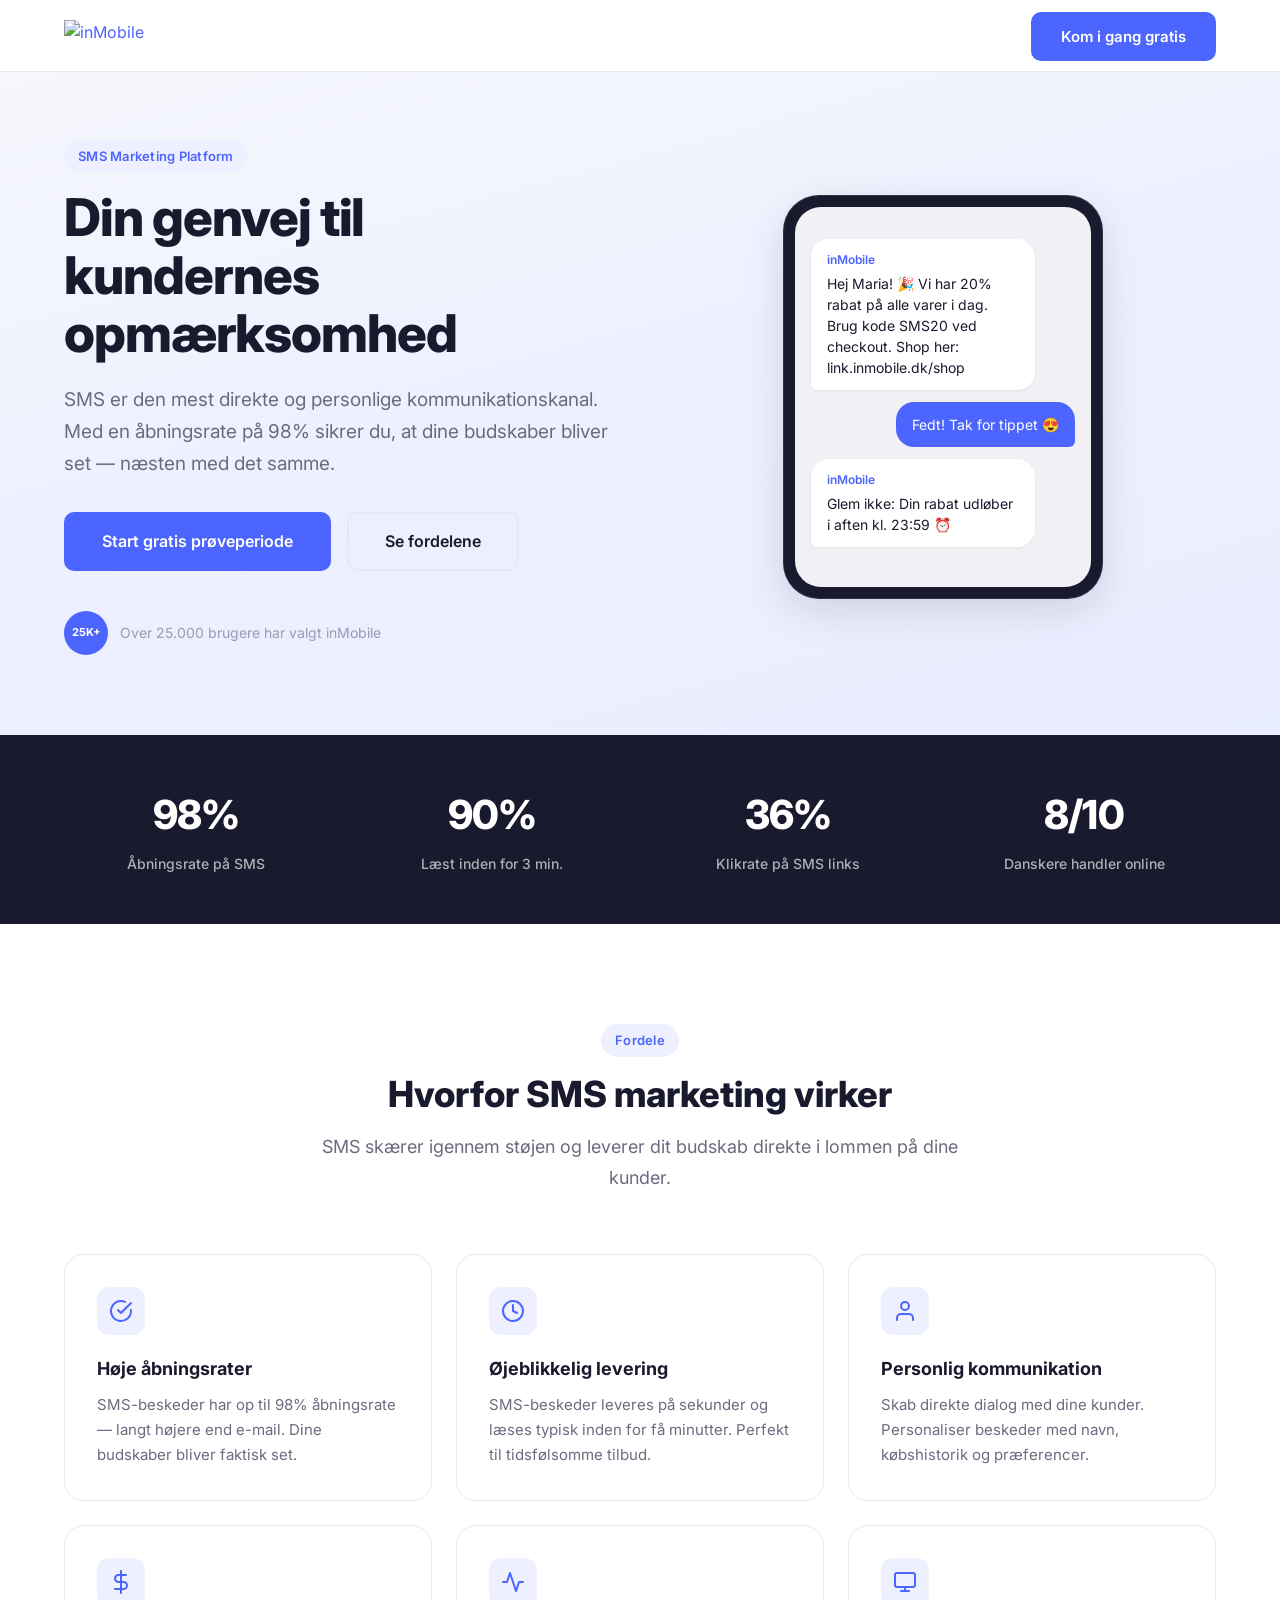
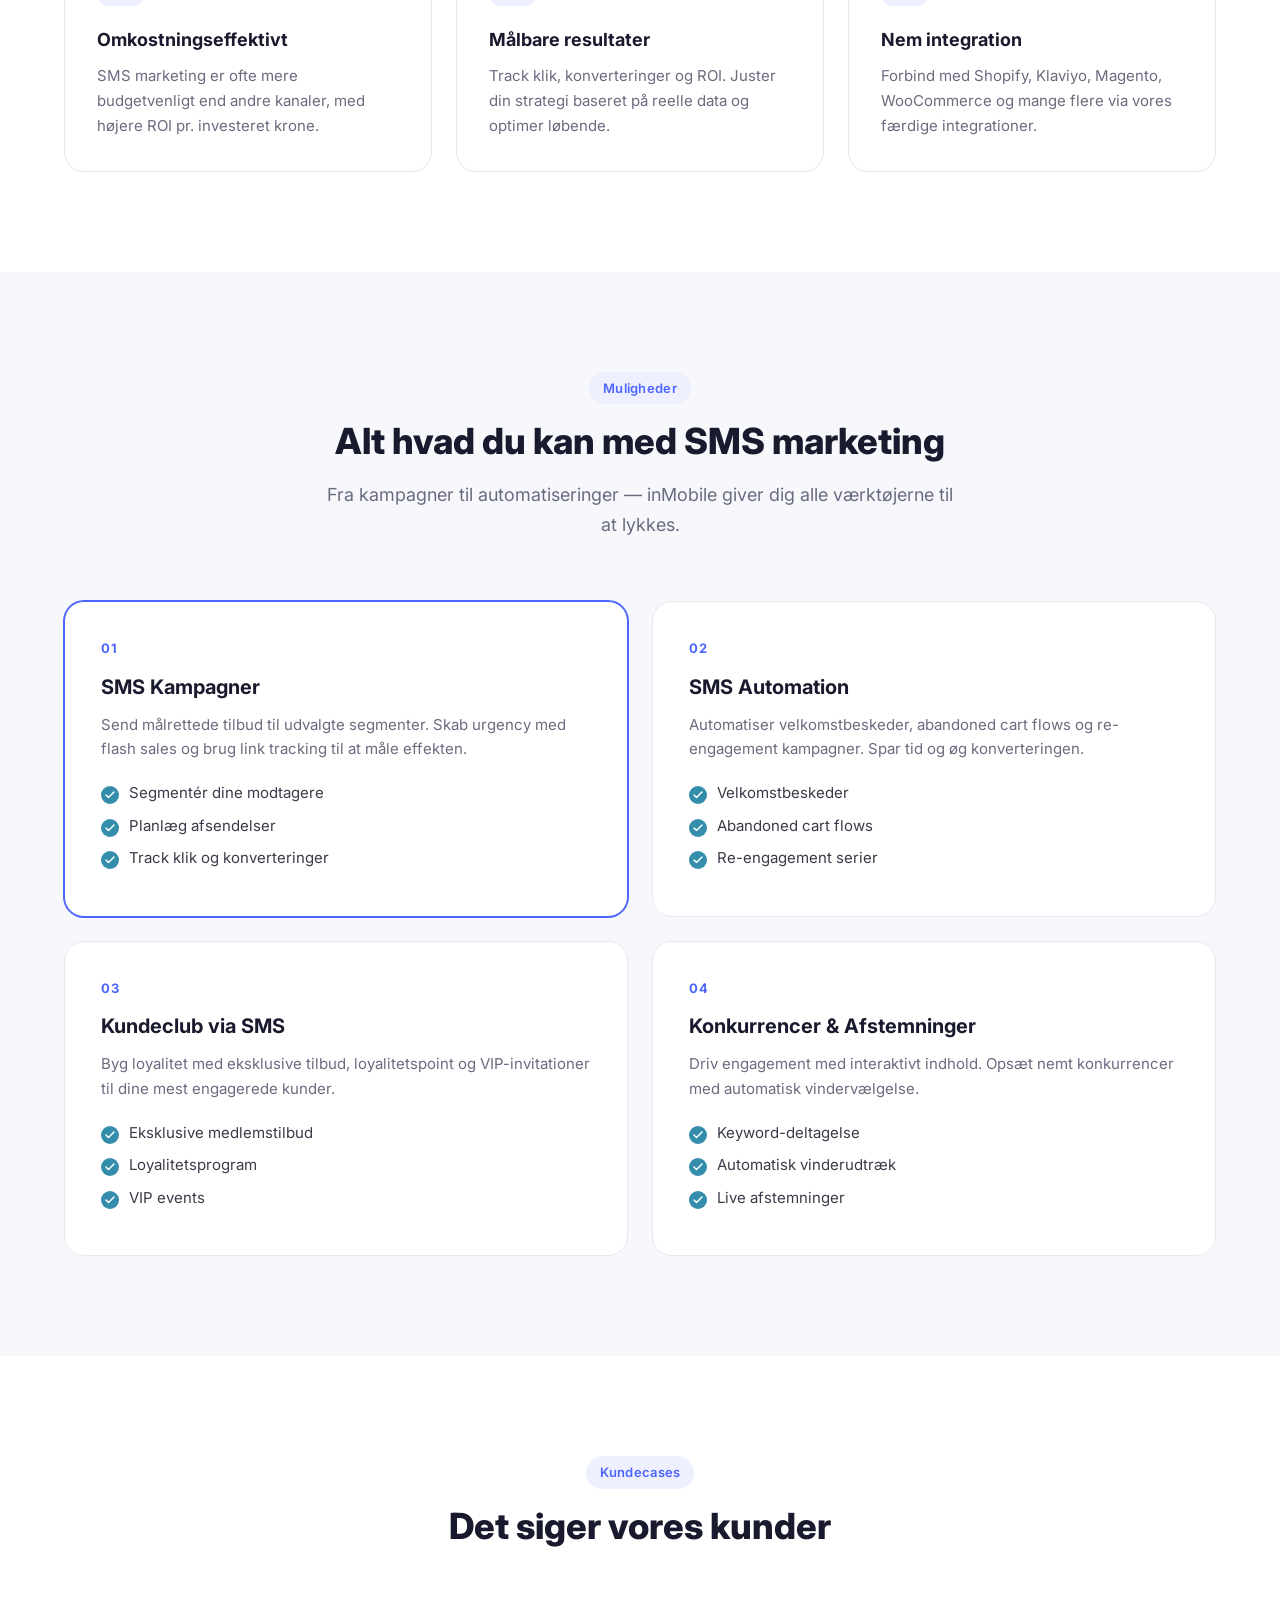
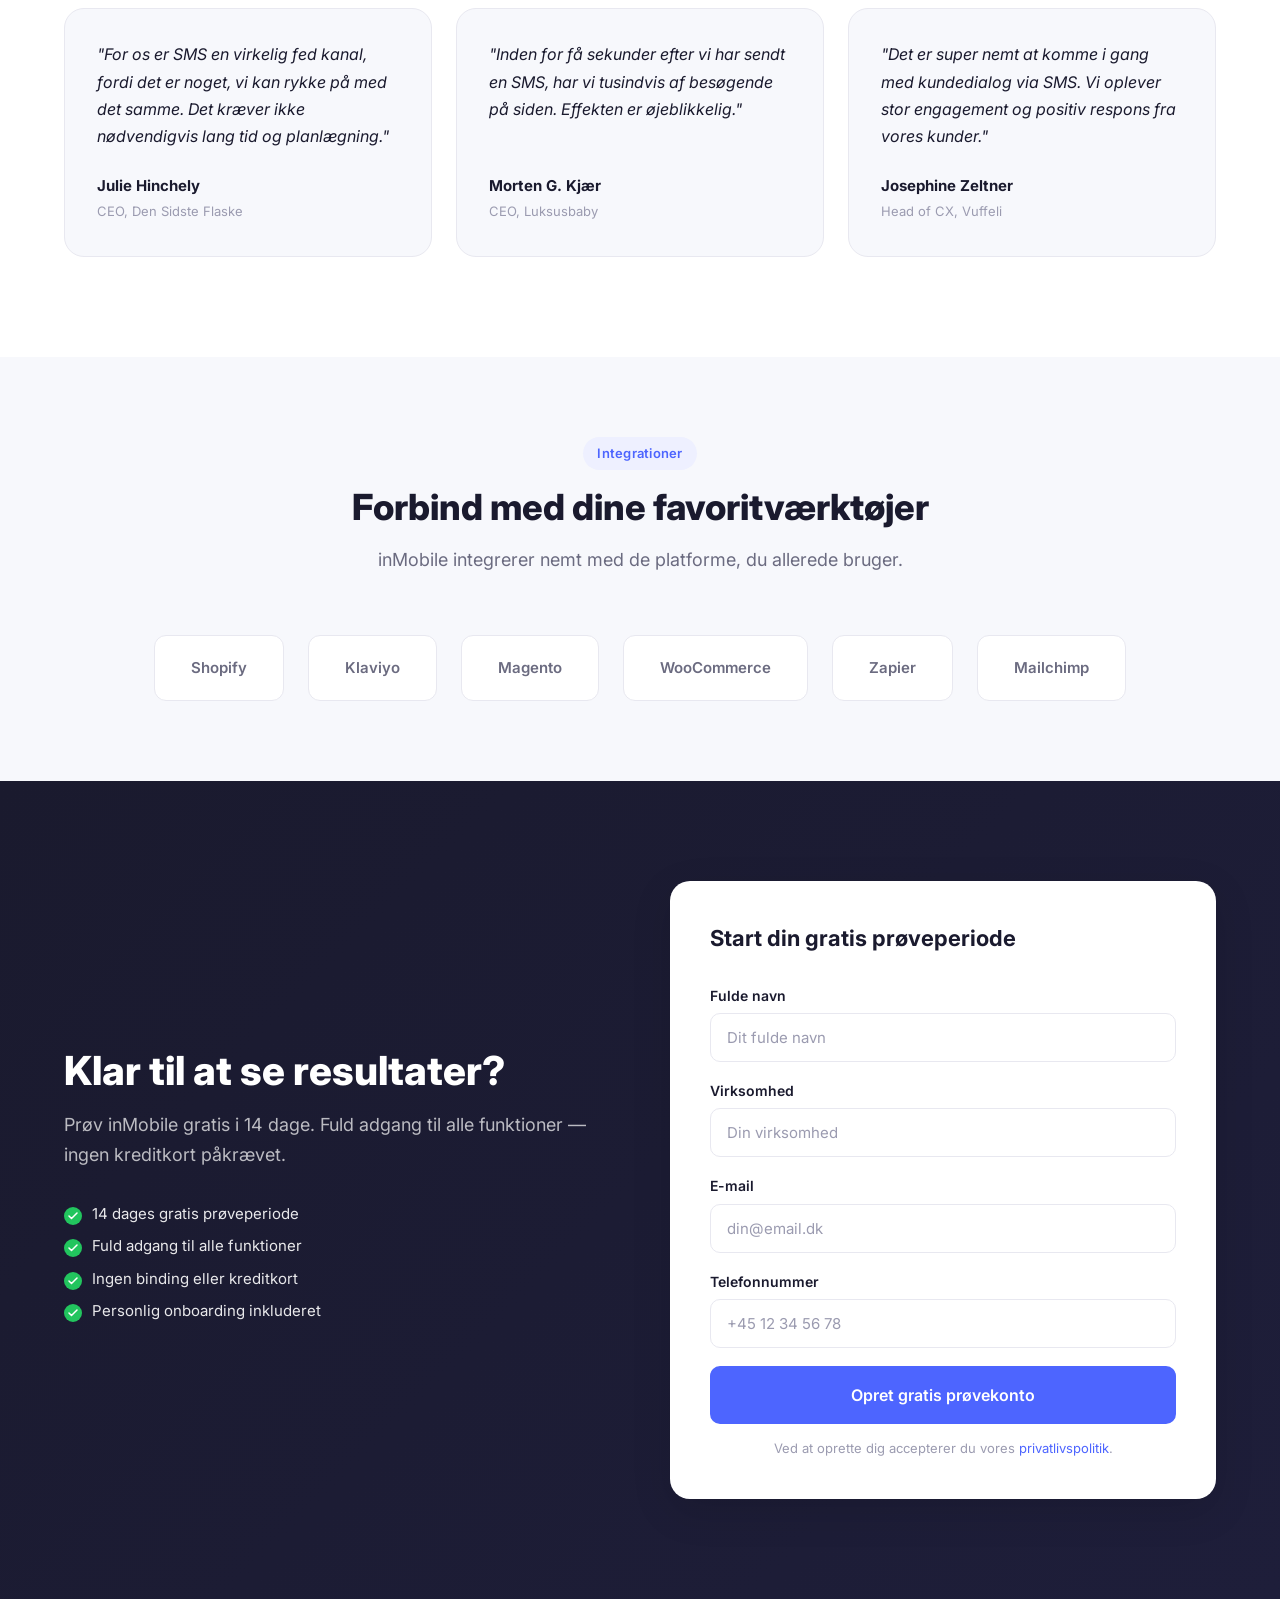
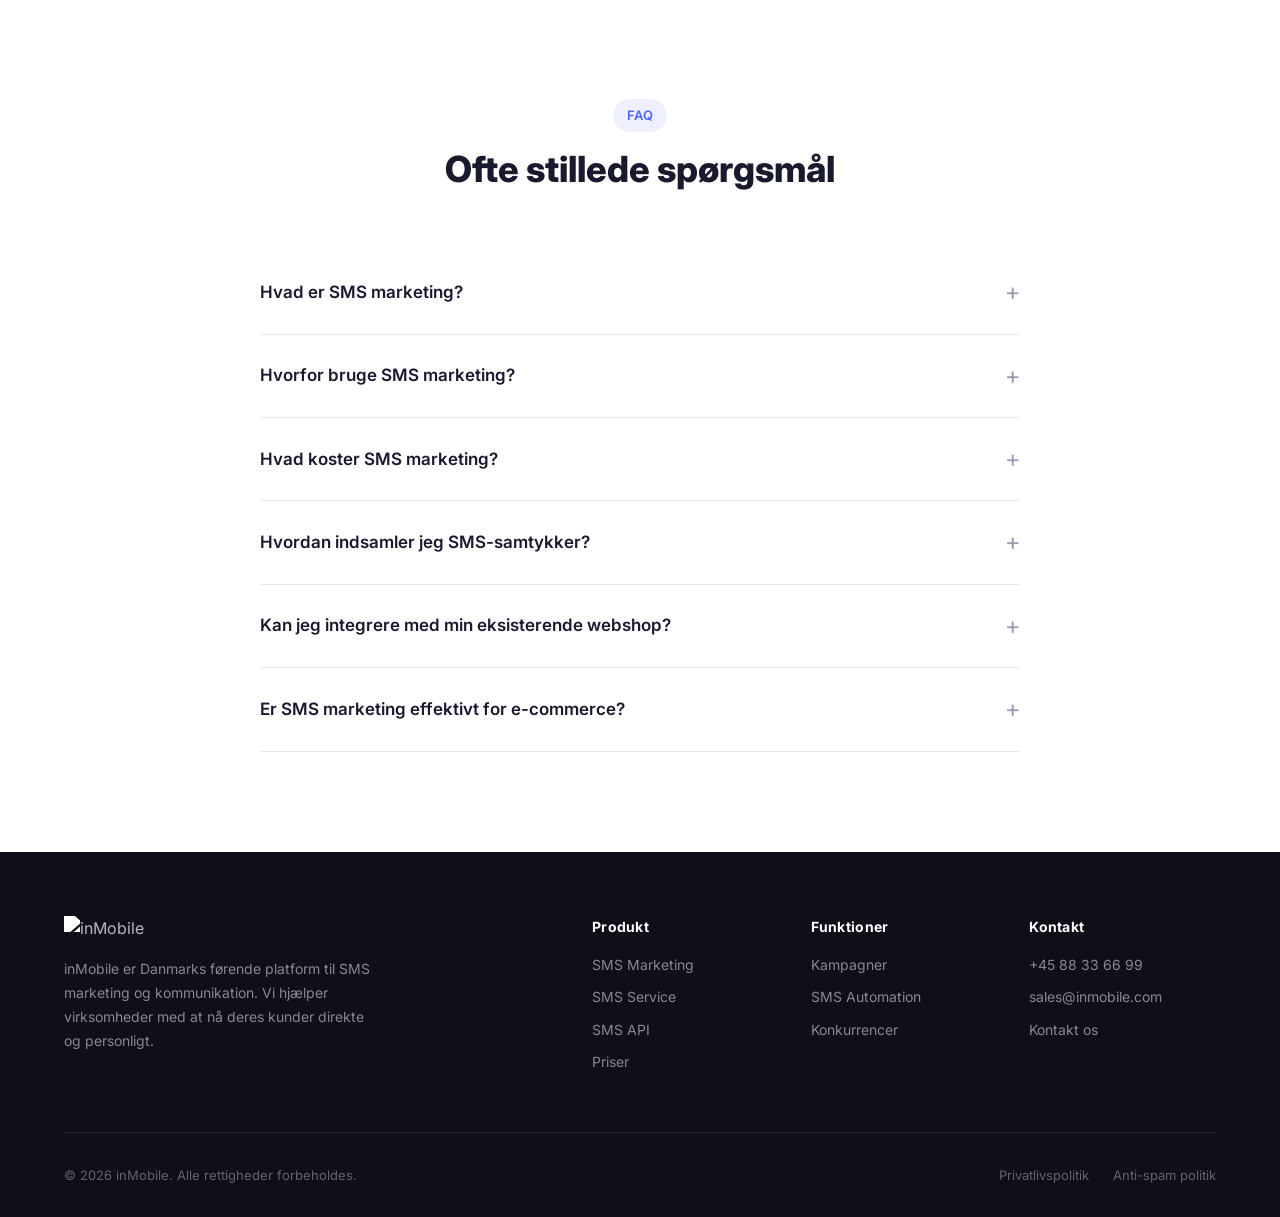
==== index.html @ d4f388bf "Add SMS marketing lead generation landing page Complete landing page for SMS marketing leadgen built" ====
<!DOCTYPE html>
<html lang="da">
<head>
  <meta charset="UTF-8">
  <meta name="viewport" content="width=device-width, initial-scale=1.0">
  <title>SMS Marketing - Din genvej til kundernes opmærksomhed | inMobile</title>
  <meta name="description" content="Kom i gang med SMS marketing og nå dine kunder direkte. 98% åbningsrate, personlig kommunikation og målbare resultater. Prøv inMobile gratis i 14 dage.">
  <link rel="stylesheet" href="styles.css">
  <link rel="preconnect" href="https://fonts.googleapis.com">
  <link rel="preconnect" href="https://fonts.gstatic.com" crossorigin>
  <link href="https://fonts.googleapis.com/css2?family=Inter:wght@400;500;600;700;800&display=swap" rel="stylesheet">
  <link rel="icon" href="https://cdn.prod.website-files.com/63ff489859044ebc61b0259c/63ff6e29e6a8a32914d9d3e4_logo_inmobile_ny.svg" type="image/svg+xml">
</head>
<body>

  <!-- Navigation -->
  <nav class="navbar">
    <div class="container navbar-inner">
      <a href="https://www.inmobile.com" class="logo-link">
        <img src="https://cdn.prod.website-files.com/63ff489859044ebc61b0259c/63ff6e29e6a8a32914d9d3e4_logo_inmobile_ny.svg" alt="inMobile" class="logo">
      </a>
      <div class="nav-cta">
        <a href="#leadform" class="btn btn-primary">Kom i gang gratis</a>
      </div>
    </div>
  </nav>

  <!-- Hero Section -->
  <section class="hero">
    <div class="container">
      <div class="hero-content">
        <div class="hero-text">
          <span class="badge">SMS Marketing Platform</span>
          <h1>Din genvej til kundernes opmærksomhed</h1>
          <p class="hero-subtitle">SMS er den mest direkte og personlige kommunikationskanal. Med en åbningsrate på 98% sikrer du, at dine budskaber bliver set &mdash; næsten med det samme.</p>
          <div class="hero-ctas">
            <a href="#leadform" class="btn btn-primary btn-lg">Start gratis prøveperiode</a>
            <a href="#fordele" class="btn btn-outline btn-lg">Se fordelene</a>
          </div>
          <div class="hero-trust">
            <div class="trust-avatars">
              <div class="avatar">25K+</div>
            </div>
            <span>Over 25.000 brugere har valgt inMobile</span>
          </div>
        </div>
        <div class="hero-visual">
          <div class="phone-mockup">
            <div class="phone-screen">
              <div class="sms-bubble sms-received">
                <span class="sms-sender">inMobile</span>
                Hej Maria! 🎉 Vi har 20% rabat på alle varer i dag. Brug kode SMS20 ved checkout. Shop her: link.inmobile.dk/shop
              </div>
              <div class="sms-bubble sms-sent">
                Fedt! Tak for tippet 😍
              </div>
              <div class="sms-bubble sms-received">
                <span class="sms-sender">inMobile</span>
                Glem ikke: Din rabat udløber i aften kl. 23:59 ⏰
              </div>
            </div>
          </div>
        </div>
      </div>
    </div>
  </section>

  <!-- Stats Bar -->
  <section class="stats-bar">
    <div class="container">
      <div class="stats-grid">
        <div class="stat-item">
          <span class="stat-number">98%</span>
          <span class="stat-label">Åbningsrate på SMS</span>
        </div>
        <div class="stat-item">
          <span class="stat-number">90%</span>
          <span class="stat-label">Læst inden for 3 min.</span>
        </div>
        <div class="stat-item">
          <span class="stat-number">36%</span>
          <span class="stat-label">Klikrate på SMS links</span>
        </div>
        <div class="stat-item">
          <span class="stat-number">8/10</span>
          <span class="stat-label">Danskere handler online</span>
        </div>
      </div>
    </div>
  </section>

  <!-- Benefits Section -->
  <section id="fordele" class="benefits">
    <div class="container">
      <div class="section-header">
        <span class="badge">Fordele</span>
        <h2>Hvorfor SMS marketing virker</h2>
        <p>SMS skærer igennem støjen og leverer dit budskab direkte i lommen på dine kunder.</p>
      </div>
      <div class="benefits-grid">
        <div class="benefit-card">
          <div class="benefit-icon">
            <svg width="24" height="24" viewBox="0 0 24 24" fill="none" stroke="currentColor" stroke-width="2" stroke-linecap="round" stroke-linejoin="round"><path d="M22 11.08V12a10 10 0 1 1-5.93-9.14"/><polyline points="22 4 12 14.01 9 11.01"/></svg>
          </div>
          <h3>Høje åbningsrater</h3>
          <p>SMS-beskeder har op til 98% åbningsrate &mdash; langt højere end e-mail. Dine budskaber bliver faktisk set.</p>
        </div>
        <div class="benefit-card">
          <div class="benefit-icon">
            <svg width="24" height="24" viewBox="0 0 24 24" fill="none" stroke="currentColor" stroke-width="2" stroke-linecap="round" stroke-linejoin="round"><circle cx="12" cy="12" r="10"/><polyline points="12 6 12 12 16 14"/></svg>
          </div>
          <h3>Øjeblikkelig levering</h3>
          <p>SMS-beskeder leveres på sekunder og læses typisk inden for få minutter. Perfekt til tidsfølsomme tilbud.</p>
        </div>
        <div class="benefit-card">
          <div class="benefit-icon">
            <svg width="24" height="24" viewBox="0 0 24 24" fill="none" stroke="currentColor" stroke-width="2" stroke-linecap="round" stroke-linejoin="round"><path d="M20 21v-2a4 4 0 0 0-4-4H8a4 4 0 0 0-4 4v2"/><circle cx="12" cy="7" r="4"/></svg>
          </div>
          <h3>Personlig kommunikation</h3>
          <p>Skab direkte dialog med dine kunder. Personaliser beskeder med navn, købshistorik og præferencer.</p>
        </div>
        <div class="benefit-card">
          <div class="benefit-icon">
            <svg width="24" height="24" viewBox="0 0 24 24" fill="none" stroke="currentColor" stroke-width="2" stroke-linecap="round" stroke-linejoin="round"><line x1="12" y1="1" x2="12" y2="23"/><path d="M17 5H9.5a3.5 3.5 0 0 0 0 7h5a3.5 3.5 0 0 1 0 7H6"/></svg>
          </div>
          <h3>Omkostningseffektivt</h3>
          <p>SMS marketing er ofte mere budgetvenligt end andre kanaler, med højere ROI pr. investeret krone.</p>
        </div>
        <div class="benefit-card">
          <div class="benefit-icon">
            <svg width="24" height="24" viewBox="0 0 24 24" fill="none" stroke="currentColor" stroke-width="2" stroke-linecap="round" stroke-linejoin="round"><polyline points="22 12 18 12 15 21 9 3 6 12 2 12"/></svg>
          </div>
          <h3>Målbare resultater</h3>
          <p>Track klik, konverteringer og ROI. Juster din strategi baseret på reelle data og optimer løbende.</p>
        </div>
        <div class="benefit-card">
          <div class="benefit-icon">
            <svg width="24" height="24" viewBox="0 0 24 24" fill="none" stroke="currentColor" stroke-width="2" stroke-linecap="round" stroke-linejoin="round"><rect x="2" y="3" width="20" height="14" rx="2" ry="2"/><line x1="8" y1="21" x2="16" y2="21"/><line x1="12" y1="17" x2="12" y2="21"/></svg>
          </div>
          <h3>Nem integration</h3>
          <p>Forbind med Shopify, Klaviyo, Magento, WooCommerce og mange flere via vores færdige integrationer.</p>
        </div>
      </div>
    </div>
  </section>

  <!-- Use Cases Section -->
  <section class="use-cases">
    <div class="container">
      <div class="section-header">
        <span class="badge">Muligheder</span>
        <h2>Alt hvad du kan med SMS marketing</h2>
        <p>Fra kampagner til automatiseringer &mdash; inMobile giver dig alle værktøjerne til at lykkes.</p>
      </div>
      <div class="use-cases-grid">
        <div class="use-case-card featured">
          <div class="use-case-number">01</div>
          <h3>SMS Kampagner</h3>
          <p>Send målrettede tilbud til udvalgte segmenter. Skab urgency med flash sales og brug link tracking til at måle effekten.</p>
          <ul class="check-list">
            <li>Segmentér dine modtagere</li>
            <li>Planlæg afsendelser</li>
            <li>Track klik og konverteringer</li>
          </ul>
        </div>
        <div class="use-case-card">
          <div class="use-case-number">02</div>
          <h3>SMS Automation</h3>
          <p>Automatiser velkomstbeskeder, abandoned cart flows og re-engagement kampagner. Spar tid og øg konverteringen.</p>
          <ul class="check-list">
            <li>Velkomstbeskeder</li>
            <li>Abandoned cart flows</li>
            <li>Re-engagement serier</li>
          </ul>
        </div>
        <div class="use-case-card">
          <div class="use-case-number">03</div>
          <h3>Kundeclub via SMS</h3>
          <p>Byg loyalitet med eksklusive tilbud, loyalitetspoint og VIP-invitationer til dine mest engagerede kunder.</p>
          <ul class="check-list">
            <li>Eksklusive medlemstilbud</li>
            <li>Loyalitetsprogram</li>
            <li>VIP events</li>
          </ul>
        </div>
        <div class="use-case-card">
          <div class="use-case-number">04</div>
          <h3>Konkurrencer &amp; Afstemninger</h3>
          <p>Driv engagement med interaktivt indhold. Opsæt nemt konkurrencer med automatisk vindervælgelse.</p>
          <ul class="check-list">
            <li>Keyword-deltagelse</li>
            <li>Automatisk vinderudtræk</li>
            <li>Live afstemninger</li>
          </ul>
        </div>
      </div>
    </div>
  </section>

  <!-- Social Proof / Testimonials -->
  <section class="testimonials">
    <div class="container">
      <div class="section-header">
        <span class="badge">Kundecases</span>
        <h2>Det siger vores kunder</h2>
      </div>
      <div class="testimonials-grid">
        <div class="testimonial-card">
          <div class="testimonial-quote">"For os er SMS en virkelig fed kanal, fordi det er noget, vi kan rykke på med det samme. Det kræver ikke nødvendigvis lang tid og planlægning."</div>
          <div class="testimonial-author">
            <div class="author-info">
              <strong>Julie Hinchely</strong>
              <span>CEO, Den Sidste Flaske</span>
            </div>
          </div>
        </div>
        <div class="testimonial-card">
          <div class="testimonial-quote">"Inden for få sekunder efter vi har sendt en SMS, har vi tusindvis af besøgende på siden. Effekten er øjeblikkelig."</div>
          <div class="testimonial-author">
            <div class="author-info">
              <strong>Morten G. Kjær</strong>
              <span>CEO, Luksusbaby</span>
            </div>
          </div>
        </div>
        <div class="testimonial-card">
          <div class="testimonial-quote">"Det er super nemt at komme i gang med kundedialog via SMS. Vi oplever stor engagement og positiv respons fra vores kunder."</div>
          <div class="testimonial-author">
            <div class="author-info">
              <strong>Josephine Zeltner</strong>
              <span>Head of CX, Vuffeli</span>
            </div>
          </div>
        </div>
      </div>
    </div>
  </section>

  <!-- Integration Logos -->
  <section class="integrations">
    <div class="container">
      <div class="section-header">
        <span class="badge">Integrationer</span>
        <h2>Forbind med dine favoritværktøjer</h2>
        <p>inMobile integrerer nemt med de platforme, du allerede bruger.</p>
      </div>
      <div class="integration-logos">
        <div class="integration-logo">Shopify</div>
        <div class="integration-logo">Klaviyo</div>
        <div class="integration-logo">Magento</div>
        <div class="integration-logo">WooCommerce</div>
        <div class="integration-logo">Zapier</div>
        <div class="integration-logo">Mailchimp</div>
      </div>
    </div>
  </section>

  <!-- Lead Gen Form Section -->
  <section id="leadform" class="leadgen">
    <div class="container">
      <div class="leadgen-wrapper">
        <div class="leadgen-text">
          <h2>Klar til at se resultater?</h2>
          <p>Prøv inMobile gratis i 14 dage. Fuld adgang til alle funktioner &mdash; ingen kreditkort påkrævet.</p>
          <ul class="check-list light">
            <li>14 dages gratis prøveperiode</li>
            <li>Fuld adgang til alle funktioner</li>
            <li>Ingen binding eller kreditkort</li>
            <li>Personlig onboarding inkluderet</li>
          </ul>
        </div>
        <div class="leadgen-form-wrapper">
          <form class="leadgen-form" id="signup-form">
            <h3>Start din gratis prøveperiode</h3>
            <div class="form-group">
              <label for="name">Fulde navn</label>
              <input type="text" id="name" name="name" placeholder="Dit fulde navn" required>
            </div>
            <div class="form-group">
              <label for="company">Virksomhed</label>
              <input type="text" id="company" name="company" placeholder="Din virksomhed" required>
            </div>
            <div class="form-group">
              <label for="email">E-mail</label>
              <input type="email" id="email" name="email" placeholder="din@email.dk" required>
            </div>
            <div class="form-group">
              <label for="phone">Telefonnummer</label>
              <input type="tel" id="phone" name="phone" placeholder="+45 12 34 56 78" required>
            </div>
            <button type="submit" class="btn btn-primary btn-lg btn-full">Opret gratis prøvekonto</button>
            <p class="form-disclaimer">Ved at oprette dig accepterer du vores <a href="https://www.inmobile.com/privacy-policy" target="_blank">privatlivspolitik</a>.</p>
          </form>
        </div>
      </div>
    </div>
  </section>

  <!-- FAQ Section -->
  <section class="faq">
    <div class="container">
      <div class="section-header">
        <span class="badge">FAQ</span>
        <h2>Ofte stillede spørgsmål</h2>
      </div>
      <div class="faq-list">
        <details class="faq-item">
          <summary>Hvad er SMS marketing?</summary>
          <p>SMS marketing er en kommunikationsform, hvor virksomheder sender tekstbeskeder til kunder og potentielle kunder. Det bruges til at dele tilbud, nyheder, påmindelser og personlige budskaber direkte til modtagerens mobiltelefon.</p>
        </details>
        <details class="faq-item">
          <summary>Hvorfor bruge SMS marketing?</summary>
          <p>SMS marketing har en åbningsrate på op til 98% &mdash; langt højere end e-mail. Beskeder leveres på sekunder og læses typisk inden for få minutter, hvilket gør det til den mest effektive kanal for tidsfølsomme budskaber og tilbud.</p>
        </details>
        <details class="faq-item">
          <summary>Hvad koster SMS marketing?</summary>
          <p>Prisen afhænger af antal beskeder og din aftale. inMobile tilbyder fleksible prisplaner, der passer til både små og store virksomheder. Start med en gratis 14-dages prøveperiode for at teste platformen.</p>
        </details>
        <details class="faq-item">
          <summary>Hvordan indsamler jeg SMS-samtykker?</summary>
          <p>Du kan indsamle samtykker via sign-up formularer på din hjemmeside, ved checkout i din webshop, via konkurrencer, pop-ups eller i fysiske butikker. Det er vigtigt altid at overholde GDPR og markedsføringsloven.</p>
        </details>
        <details class="faq-item">
          <summary>Kan jeg integrere med min eksisterende webshop?</summary>
          <p>Ja! inMobile integrerer med Shopify, Magento, WooCommerce, Klaviyo, Zapier og mange flere. Du kan nemt synkronisere kundedata og opsætte automatiske flows baseret på kundeadfærd.</p>
        </details>
        <details class="faq-item">
          <summary>Er SMS marketing effektivt for e-commerce?</summary>
          <p>Absolut. SMS marketing driver direkte trafik til din webshop med en gennemsnitlig klikrate på 36%. Det er ideelt til abandoned cart flows, flash sales, nye produktlanceringer og eksklusive VIP-tilbud.</p>
        </details>
      </div>
    </div>
  </section>

  <!-- Footer -->
  <footer class="footer">
    <div class="container">
      <div class="footer-inner">
        <div class="footer-brand">
          <img src="https://cdn.prod.website-files.com/63ff489859044ebc61b0259c/63ff6e29e6a8a32914d9d3e4_logo_inmobile_ny.svg" alt="inMobile" class="footer-logo">
          <p>inMobile er Danmarks førende platform til SMS marketing og kommunikation. Vi hjælper virksomheder med at nå deres kunder direkte og personligt.</p>
        </div>
        <div class="footer-links">
          <div class="footer-col">
            <h4>Produkt</h4>
            <a href="https://www.inmobile.com/sms-marketing">SMS Marketing</a>
            <a href="https://www.inmobile.com/sms-service">SMS Service</a>
            <a href="https://www.inmobile.com/sms-api">SMS API</a>
            <a href="https://www.inmobile.com/priser">Priser</a>
          </div>
          <div class="footer-col">
            <h4>Funktioner</h4>
            <a href="https://www.inmobile.com/funktioner/kampagner">Kampagner</a>
            <a href="https://www.inmobile.com/funktioner/sms-automation">SMS Automation</a>
            <a href="https://www.inmobile.com/funktioner/konkurrencer-og-afstemninger">Konkurrencer</a>
          </div>
          <div class="footer-col">
            <h4>Kontakt</h4>
            <a href="tel:+4588336699">+45 88 33 66 99</a>
            <a href="mailto:sales@inmobile.com">sales@inmobile.com</a>
            <a href="https://www.inmobile.com/kontakt">Kontakt os</a>
          </div>
        </div>
      </div>
      <div class="footer-bottom">
        <p>&copy; 2026 inMobile. Alle rettigheder forbeholdes.</p>
        <div class="footer-legal">
          <a href="https://www.inmobile.com/privacy-policy">Privatlivspolitik</a>
          <a href="https://www.inmobile.com/anti-spam-policy">Anti-spam politik</a>
        </div>
      </div>
    </div>
  </footer>

  <script>
    // Smooth scroll for anchor links
    document.querySelectorAll('a[href^="#"]').forEach(anchor => {
      anchor.addEventListener('click', function (e) {
        e.preventDefault();
        const target = document.querySelector(this.getAttribute('href'));
        if (target) {
          target.scrollIntoView({ behavior: 'smooth', block: 'start' });
        }
      });
    });

    // Form submission handler
    document.getElementById('signup-form').addEventListener('submit', function(e) {
      e.preventDefault();
      const formData = new FormData(this);
      const data = Object.fromEntries(formData);

      // Replace with actual form submission endpoint
      console.log('Lead captured:', data);

      this.innerHTML = '<div class="form-success"><h3>Tak for din tilmelding!</h3><p>Vi kontakter dig inden for 24 timer med adgang til din gratis prøvekonto.</p></div>';
    });

    // FAQ toggle animation
    document.querySelectorAll('.faq-item').forEach(item => {
      item.addEventListener('toggle', function() {
        if (this.open) {
          document.querySelectorAll('.faq-item').forEach(other => {
            if (other !== this) other.removeAttribute('open');
          });
        }
      });
    });
  </script>

</body>
</html>
---- styles.css ----
/* ============================================
   inMobile SMS Marketing Landing Page
   Brand Colors & Design System
   ============================================ */

:root {
  /* Brand Colors */
  --primary: #4d65ff;
  --primary-dark: #3a4fdb;
  --primary-light: #eef0ff;
  --secondary: #338dab;
  --dark: #1a1a2e;
  --dark-soft: #2d2d44;
  --text: #3a3a4a;
  --text-light: #6b6b80;
  --text-muted: #9b9bb0;
  --bg: #ffffff;
  --bg-soft: #f7f8fc;
  --bg-dark: #0f0f1a;
  --border: #e8e8f0;
  --success: #22c55e;
  --radius: 12px;
  --radius-lg: 20px;
  --shadow-sm: 0 1px 3px rgba(0,0,0,0.06);
  --shadow: 0 4px 16px rgba(0,0,0,0.08);
  --shadow-lg: 0 12px 40px rgba(0,0,0,0.12);
}

/* ============================================
   Reset & Base
   ============================================ */

*, *::before, *::after {
  margin: 0;
  padding: 0;
  box-sizing: border-box;
}

html {
  scroll-behavior: smooth;
  -webkit-font-smoothing: antialiased;
  -moz-osx-font-smoothing: grayscale;
  text-rendering: optimizeLegibility;
}

body {
  font-family: 'Inter', -apple-system, BlinkMacSystemFont, 'Segoe UI', sans-serif;
  color: var(--text);
  background: var(--bg);
  line-height: 1.6;
  font-size: 16px;
}

img {
  max-width: 100%;
  height: auto;
}

a {
  color: var(--primary);
  text-decoration: none;
  transition: color 0.2s;
}

a:hover {
  color: var(--primary-dark);
}

/* ============================================
   Layout
   ============================================ */

.container {
  max-width: 1200px;
  margin: 0 auto;
  padding: 0 24px;
}

.section-header {
  text-align: center;
  max-width: 640px;
  margin: 0 auto 60px;
}

.section-header h2 {
  font-size: 2.25rem;
  font-weight: 800;
  color: var(--dark);
  margin-bottom: 16px;
  line-height: 1.2;
}

.section-header p {
  font-size: 1.125rem;
  color: var(--text-light);
  line-height: 1.7;
}

/* ============================================
   Badge
   ============================================ */

.badge {
  display: inline-block;
  background: var(--primary-light);
  color: var(--primary);
  font-size: 0.8125rem;
  font-weight: 600;
  padding: 6px 14px;
  border-radius: 100px;
  margin-bottom: 16px;
  letter-spacing: 0.02em;
}

/* ============================================
   Buttons
   ============================================ */

.btn {
  display: inline-flex;
  align-items: center;
  justify-content: center;
  font-family: inherit;
  font-weight: 600;
  font-size: 0.9375rem;
  padding: 12px 28px;
  border-radius: 10px;
  border: 2px solid transparent;
  cursor: pointer;
  transition: all 0.25s ease;
  text-decoration: none;
  line-height: 1.4;
}

.btn-primary {
  background: var(--primary);
  color: #fff;
  border-color: var(--primary);
}

.btn-primary:hover {
  background: var(--primary-dark);
  border-color: var(--primary-dark);
  color: #fff;
  transform: translateY(-1px);
  box-shadow: 0 6px 20px rgba(77, 101, 255, 0.35);
}

.btn-outline {
  background: transparent;
  color: var(--dark);
  border-color: var(--border);
}

.btn-outline:hover {
  border-color: var(--primary);
  color: var(--primary);
  transform: translateY(-1px);
}

.btn-lg {
  padding: 16px 36px;
  font-size: 1rem;
}

.btn-full {
  width: 100%;
}

/* ============================================
   Navbar
   ============================================ */

.navbar {
  position: fixed;
  top: 0;
  left: 0;
  right: 0;
  background: rgba(255, 255, 255, 0.95);
  backdrop-filter: blur(12px);
  -webkit-backdrop-filter: blur(12px);
  border-bottom: 1px solid var(--border);
  z-index: 1000;
  height: 72px;
}

.navbar-inner {
  display: flex;
  align-items: center;
  justify-content: space-between;
  height: 72px;
}

.logo {
  height: 32px;
  width: auto;
}

.logo-link {
  display: flex;
  align-items: center;
}

/* ============================================
   Hero Section
   ============================================ */

.hero {
  padding: 140px 0 80px;
  background: linear-gradient(165deg, #f7f8fc 0%, #eef0ff 50%, #e8edff 100%);
  overflow: hidden;
}

.hero-content {
  display: grid;
  grid-template-columns: 1fr 1fr;
  gap: 60px;
  align-items: center;
}

.hero-text h1 {
  font-size: 3.25rem;
  font-weight: 800;
  color: var(--dark);
  line-height: 1.12;
  margin-bottom: 20px;
  letter-spacing: -0.02em;
}

.hero-subtitle {
  font-size: 1.1875rem;
  color: var(--text-light);
  line-height: 1.7;
  margin-bottom: 32px;
}

.hero-ctas {
  display: flex;
  gap: 16px;
  margin-bottom: 40px;
  flex-wrap: wrap;
}

.hero-trust {
  display: flex;
  align-items: center;
  gap: 12px;
  font-size: 0.875rem;
  color: var(--text-muted);
}

.trust-avatars .avatar {
  width: 44px;
  height: 44px;
  border-radius: 50%;
  background: var(--primary);
  color: #fff;
  display: flex;
  align-items: center;
  justify-content: center;
  font-size: 0.6875rem;
  font-weight: 700;
}

/* Phone Mockup */
.phone-mockup {
  width: 320px;
  margin: 0 auto;
  background: #1a1a2e;
  border-radius: 36px;
  padding: 12px;
  box-shadow: var(--shadow-lg), 0 0 0 1px rgba(255,255,255,0.1) inset;
}

.phone-screen {
  background: #f0f0f5;
  border-radius: 26px;
  padding: 32px 16px 24px;
  min-height: 380px;
  display: flex;
  flex-direction: column;
  gap: 12px;
}

.sms-bubble {
  max-width: 85%;
  padding: 12px 16px;
  border-radius: 18px;
  font-size: 0.875rem;
  line-height: 1.5;
  position: relative;
}

.sms-received {
  background: #fff;
  color: var(--dark);
  align-self: flex-start;
  border-bottom-left-radius: 6px;
  box-shadow: 0 1px 3px rgba(0,0,0,0.06);
}

.sms-sent {
  background: var(--primary);
  color: #fff;
  align-self: flex-end;
  border-bottom-right-radius: 6px;
}

.sms-sender {
  display: block;
  font-size: 0.75rem;
  font-weight: 600;
  color: var(--primary);
  margin-bottom: 4px;
}

/* ============================================
   Stats Bar
   ============================================ */

.stats-bar {
  padding: 48px 0;
  background: var(--dark);
  color: #fff;
}

.stats-grid {
  display: grid;
  grid-template-columns: repeat(4, 1fr);
  gap: 32px;
  text-align: center;
}

.stat-number {
  display: block;
  font-size: 2.5rem;
  font-weight: 800;
  color: #fff;
  letter-spacing: -0.02em;
  margin-bottom: 4px;
}

.stat-label {
  font-size: 0.875rem;
  color: rgba(255,255,255,0.65);
  font-weight: 500;
}

/* ============================================
   Benefits
   ============================================ */

.benefits {
  padding: 100px 0;
  background: var(--bg);
}

.benefits-grid {
  display: grid;
  grid-template-columns: repeat(3, 1fr);
  gap: 24px;
}

.benefit-card {
  padding: 32px;
  border-radius: var(--radius-lg);
  border: 1px solid var(--border);
  background: var(--bg);
  transition: all 0.3s ease;
}

.benefit-card:hover {
  border-color: var(--primary);
  box-shadow: var(--shadow);
  transform: translateY(-4px);
}

.benefit-icon {
  width: 48px;
  height: 48px;
  border-radius: 12px;
  background: var(--primary-light);
  color: var(--primary);
  display: flex;
  align-items: center;
  justify-content: center;
  margin-bottom: 20px;
}

.benefit-card h3 {
  font-size: 1.125rem;
  font-weight: 700;
  color: var(--dark);
  margin-bottom: 10px;
}

.benefit-card p {
  font-size: 0.9375rem;
  color: var(--text-light);
  line-height: 1.65;
}

/* ============================================
   Use Cases
   ============================================ */

.use-cases {
  padding: 100px 0;
  background: var(--bg-soft);
}

.use-cases-grid {
  display: grid;
  grid-template-columns: repeat(2, 1fr);
  gap: 24px;
}

.use-case-card {
  padding: 36px;
  border-radius: var(--radius-lg);
  background: var(--bg);
  border: 1px solid var(--border);
  transition: all 0.3s ease;
}

.use-case-card:hover {
  box-shadow: var(--shadow);
  transform: translateY(-2px);
}

.use-case-card.featured {
  border-color: var(--primary);
  box-shadow: 0 0 0 1px var(--primary);
}

.use-case-number {
  font-size: 0.8125rem;
  font-weight: 700;
  color: var(--primary);
  margin-bottom: 12px;
  letter-spacing: 0.05em;
}

.use-case-card h3 {
  font-size: 1.25rem;
  font-weight: 700;
  color: var(--dark);
  margin-bottom: 10px;
}

.use-case-card p {
  font-size: 0.9375rem;
  color: var(--text-light);
  line-height: 1.65;
  margin-bottom: 20px;
}

/* Check List */
.check-list {
  list-style: none;
  padding: 0;
}

.check-list li {
  position: relative;
  padding-left: 28px;
  margin-bottom: 10px;
  font-size: 0.9375rem;
  color: var(--text);
  line-height: 1.5;
}

.check-list li::before {
  content: '';
  position: absolute;
  left: 0;
  top: 4px;
  width: 18px;
  height: 18px;
  background: var(--secondary);
  border-radius: 50%;
  background-image: url("data:image/svg+xml,%3Csvg width='10' height='8' viewBox='0 0 10 8' fill='none' xmlns='http://www.w3.org/2000/svg'%3E%3Cpath d='M1 4L3.5 6.5L9 1' stroke='white' stroke-width='1.5' stroke-linecap='round' stroke-linejoin='round'/%3E%3C/svg%3E");
  background-repeat: no-repeat;
  background-position: center;
}

.check-list.light li {
  color: rgba(255,255,255,0.9);
}

.check-list.light li::before {
  background-color: var(--success);
}

/* ============================================
   Testimonials
   ============================================ */

.testimonials {
  padding: 100px 0;
  background: var(--bg);
}

.testimonials-grid {
  display: grid;
  grid-template-columns: repeat(3, 1fr);
  gap: 24px;
}

.testimonial-card {
  padding: 32px;
  border-radius: var(--radius-lg);
  background: var(--bg-soft);
  border: 1px solid var(--border);
  display: flex;
  flex-direction: column;
  justify-content: space-between;
}

.testimonial-quote {
  font-size: 1rem;
  font-style: italic;
  color: var(--dark);
  line-height: 1.7;
  margin-bottom: 24px;
}

.testimonial-author {
  display: flex;
  align-items: center;
  gap: 12px;
}

.author-info strong {
  display: block;
  font-size: 0.9375rem;
  color: var(--dark);
}

.author-info span {
  font-size: 0.8125rem;
  color: var(--text-muted);
}

/* ============================================
   Integrations
   ============================================ */

.integrations {
  padding: 80px 0;
  background: var(--bg-soft);
}

.integration-logos {
  display: flex;
  justify-content: center;
  align-items: center;
  gap: 24px;
  flex-wrap: wrap;
}

.integration-logo {
  padding: 20px 36px;
  background: var(--bg);
  border: 1px solid var(--border);
  border-radius: var(--radius);
  font-size: 0.9375rem;
  font-weight: 600;
  color: var(--text-light);
  transition: all 0.25s ease;
}

.integration-logo:hover {
  border-color: var(--primary);
  color: var(--primary);
  box-shadow: var(--shadow-sm);
}

/* ============================================
   Lead Generation Form
   ============================================ */

.leadgen {
  padding: 100px 0;
  background: linear-gradient(135deg, var(--dark) 0%, #1e1e3a 100%);
  color: #fff;
}

.leadgen-wrapper {
  display: grid;
  grid-template-columns: 1fr 1fr;
  gap: 60px;
  align-items: center;
}

.leadgen-text h2 {
  font-size: 2.5rem;
  font-weight: 800;
  color: #fff;
  margin-bottom: 16px;
  line-height: 1.15;
}

.leadgen-text p {
  font-size: 1.125rem;
  color: rgba(255,255,255,0.7);
  line-height: 1.7;
  margin-bottom: 32px;
}

.leadgen-form-wrapper {
  background: var(--bg);
  border-radius: var(--radius-lg);
  padding: 40px;
  box-shadow: var(--shadow-lg);
}

.leadgen-form h3 {
  font-size: 1.375rem;
  font-weight: 700;
  color: var(--dark);
  margin-bottom: 28px;
}

.form-group {
  margin-bottom: 18px;
}

.form-group label {
  display: block;
  font-size: 0.875rem;
  font-weight: 600;
  color: var(--dark);
  margin-bottom: 6px;
}

.form-group input {
  width: 100%;
  padding: 14px 16px;
  border: 1.5px solid var(--border);
  border-radius: 10px;
  font-family: inherit;
  font-size: 0.9375rem;
  color: var(--dark);
  background: var(--bg);
  transition: all 0.2s ease;
  outline: none;
}

.form-group input:focus {
  border-color: var(--primary);
  box-shadow: 0 0 0 3px rgba(77, 101, 255, 0.12);
}

.form-group input::placeholder {
  color: var(--text-muted);
}

.form-disclaimer {
  margin-top: 14px;
  font-size: 0.8125rem;
  color: var(--text-muted);
  text-align: center;
}

.form-disclaimer a {
  color: var(--primary);
}

.form-success {
  text-align: center;
  padding: 40px 0;
}

.form-success h3 {
  font-size: 1.375rem;
  font-weight: 700;
  color: var(--dark);
  margin-bottom: 12px;
}

.form-success p {
  font-size: 1rem;
  color: var(--text-light);
}

/* ============================================
   FAQ
   ============================================ */

.faq {
  padding: 100px 0;
  background: var(--bg);
}

.faq-list {
  max-width: 760px;
  margin: 0 auto;
}

.faq-item {
  border-bottom: 1px solid var(--border);
}

.faq-item summary {
  padding: 22px 0;
  font-size: 1.0625rem;
  font-weight: 600;
  color: var(--dark);
  cursor: pointer;
  list-style: none;
  display: flex;
  justify-content: space-between;
  align-items: center;
  transition: color 0.2s;
}

.faq-item summary::-webkit-details-marker {
  display: none;
}

.faq-item summary::after {
  content: '+';
  font-size: 1.5rem;
  font-weight: 400;
  color: var(--text-muted);
  transition: transform 0.3s ease;
  flex-shrink: 0;
  margin-left: 16px;
}

.faq-item[open] summary::after {
  transform: rotate(45deg);
}

.faq-item[open] summary {
  color: var(--primary);
}

.faq-item p {
  padding-bottom: 22px;
  font-size: 0.9375rem;
  color: var(--text-light);
  line-height: 1.7;
}

/* ============================================
   Footer
   ============================================ */

.footer {
  background: var(--bg-dark);
  color: rgba(255,255,255,0.7);
  padding: 64px 0 32px;
}

.footer-inner {
  display: grid;
  grid-template-columns: 1.5fr 2fr;
  gap: 60px;
  margin-bottom: 48px;
}

.footer-logo {
  height: 28px;
  margin-bottom: 16px;
  filter: brightness(0) invert(1);
}

.footer-brand p {
  font-size: 0.875rem;
  line-height: 1.7;
  color: rgba(255,255,255,0.5);
  max-width: 320px;
}

.footer-links {
  display: grid;
  grid-template-columns: repeat(3, 1fr);
  gap: 32px;
}

.footer-col h4 {
  font-size: 0.875rem;
  font-weight: 700;
  color: #fff;
  margin-bottom: 16px;
  letter-spacing: 0.02em;
}

.footer-col a {
  display: block;
  font-size: 0.875rem;
  color: rgba(255,255,255,0.5);
  margin-bottom: 10px;
  transition: color 0.2s;
}

.footer-col a:hover {
  color: #fff;
}

.footer-bottom {
  display: flex;
  justify-content: space-between;
  align-items: center;
  padding-top: 32px;
  border-top: 1px solid rgba(255,255,255,0.08);
  font-size: 0.8125rem;
}

.footer-bottom p {
  color: rgba(255,255,255,0.35);
}

.footer-legal {
  display: flex;
  gap: 24px;
}

.footer-legal a {
  color: rgba(255,255,255,0.35);
  font-size: 0.8125rem;
}

.footer-legal a:hover {
  color: rgba(255,255,255,0.7);
}

/* ============================================
   Responsive Design
   ============================================ */

@media (max-width: 991px) {
  .hero-content {
    grid-template-columns: 1fr;
    text-align: center;
  }

  .hero-text h1 {
    font-size: 2.5rem;
  }

  .hero-ctas {
    justify-content: center;
  }

  .hero-trust {
    justify-content: center;
  }

  .hero-visual {
    order: -1;
  }

  .phone-mockup {
    width: 280px;
  }

  .benefits-grid {
    grid-template-columns: repeat(2, 1fr);
  }

  .testimonials-grid {
    grid-template-columns: 1fr;
  }

  .leadgen-wrapper {
    grid-template-columns: 1fr;
    text-align: center;
  }

  .check-list.light {
    display: inline-block;
    text-align: left;
  }

  .footer-inner {
    grid-template-columns: 1fr;
  }
}

@media (max-width: 767px) {
  .section-header h2 {
    font-size: 1.75rem;
  }

  .hero {
    padding: 110px 0 60px;
  }

  .hero-text h1 {
    font-size: 2rem;
  }

  .stats-grid {
    grid-template-columns: repeat(2, 1fr);
    gap: 24px;
  }

  .stat-number {
    font-size: 2rem;
  }

  .benefits-grid,
  .use-cases-grid {
    grid-template-columns: 1fr;
  }

  .benefits,
  .use-cases,
  .testimonials,
  .leadgen,
  .faq {
    padding: 64px 0;
  }

  .leadgen-text h2 {
    font-size: 1.75rem;
  }

  .leadgen-form-wrapper {
    padding: 28px;
  }

  .footer-links {
    grid-template-columns: 1fr 1fr;
  }

  .footer-bottom {
    flex-direction: column;
    gap: 12px;
    text-align: center;
  }
}

@media (max-width: 479px) {
  .hero-ctas {
    flex-direction: column;
    align-items: stretch;
  }

  .stats-grid {
    grid-template-columns: 1fr 1fr;
  }

  .hero-text h1 {
    font-size: 1.75rem;
  }

  .footer-links {
    grid-template-columns: 1fr;
  }
}
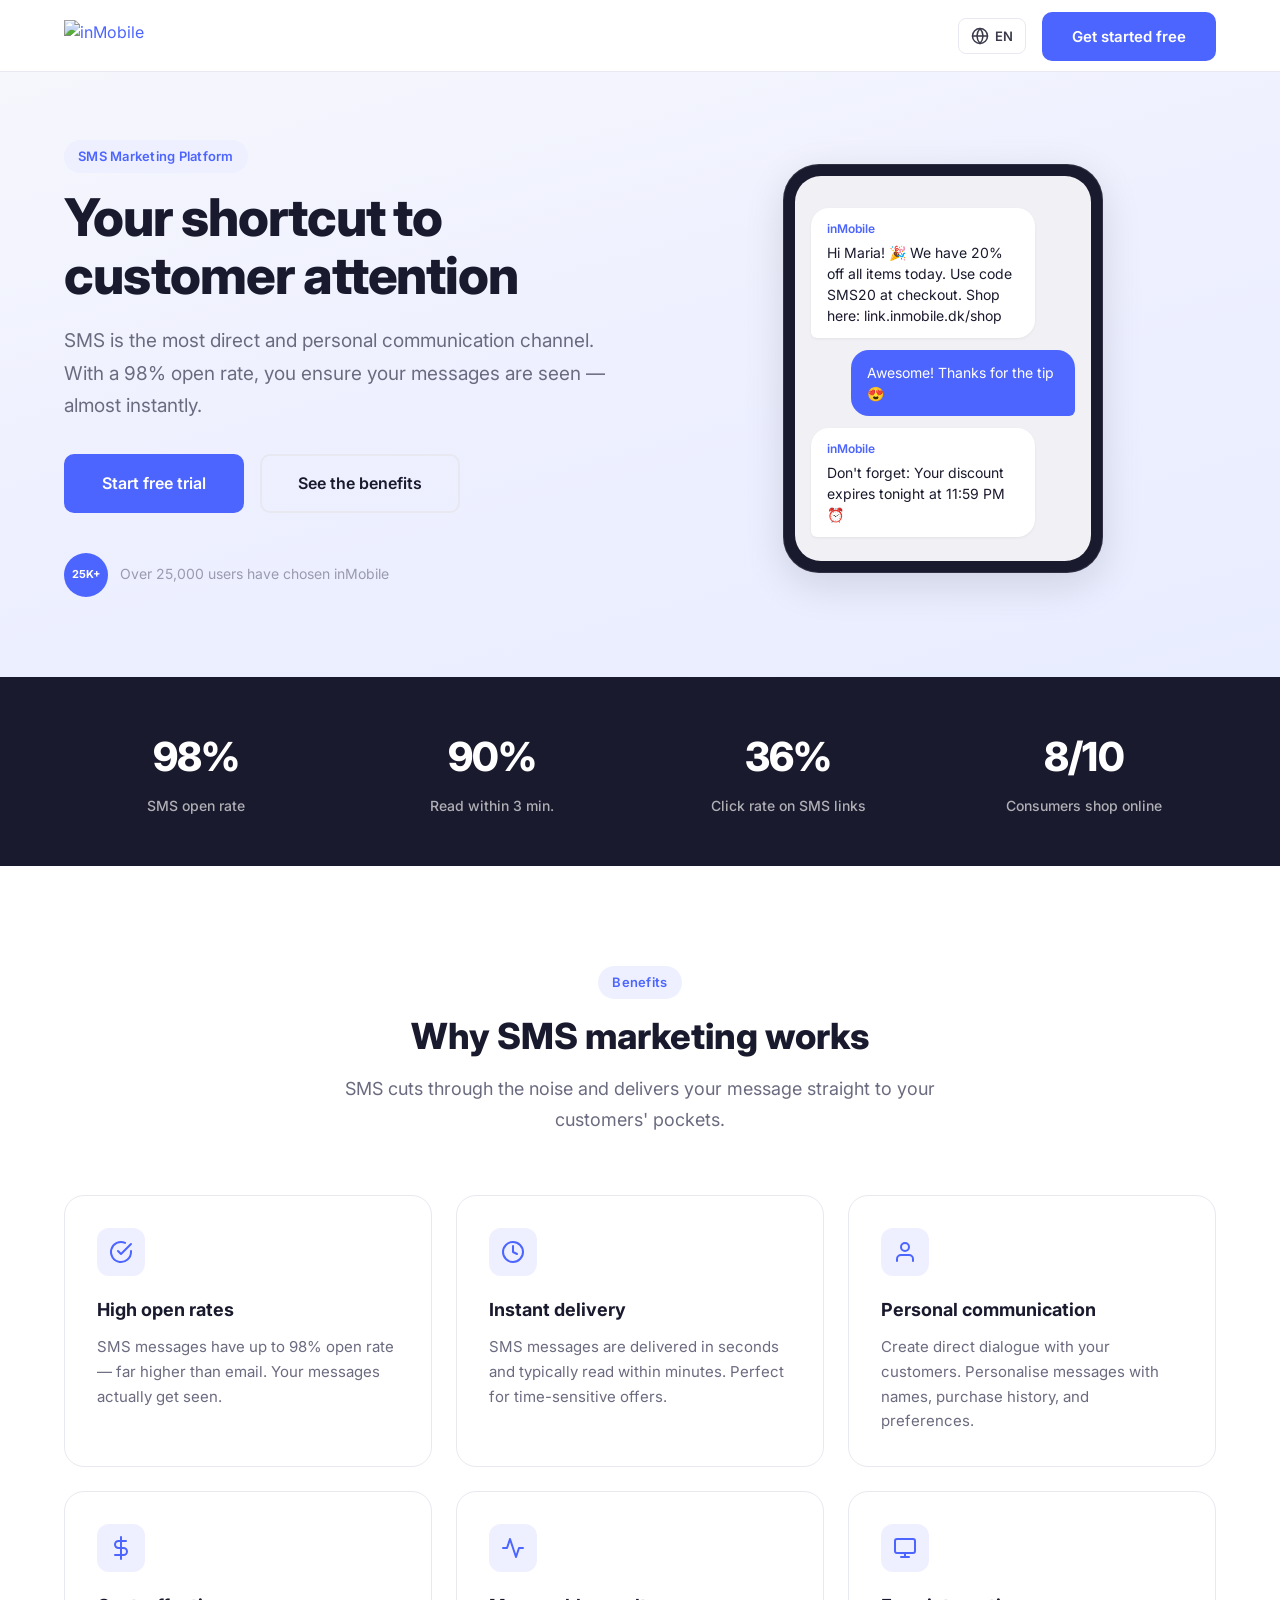
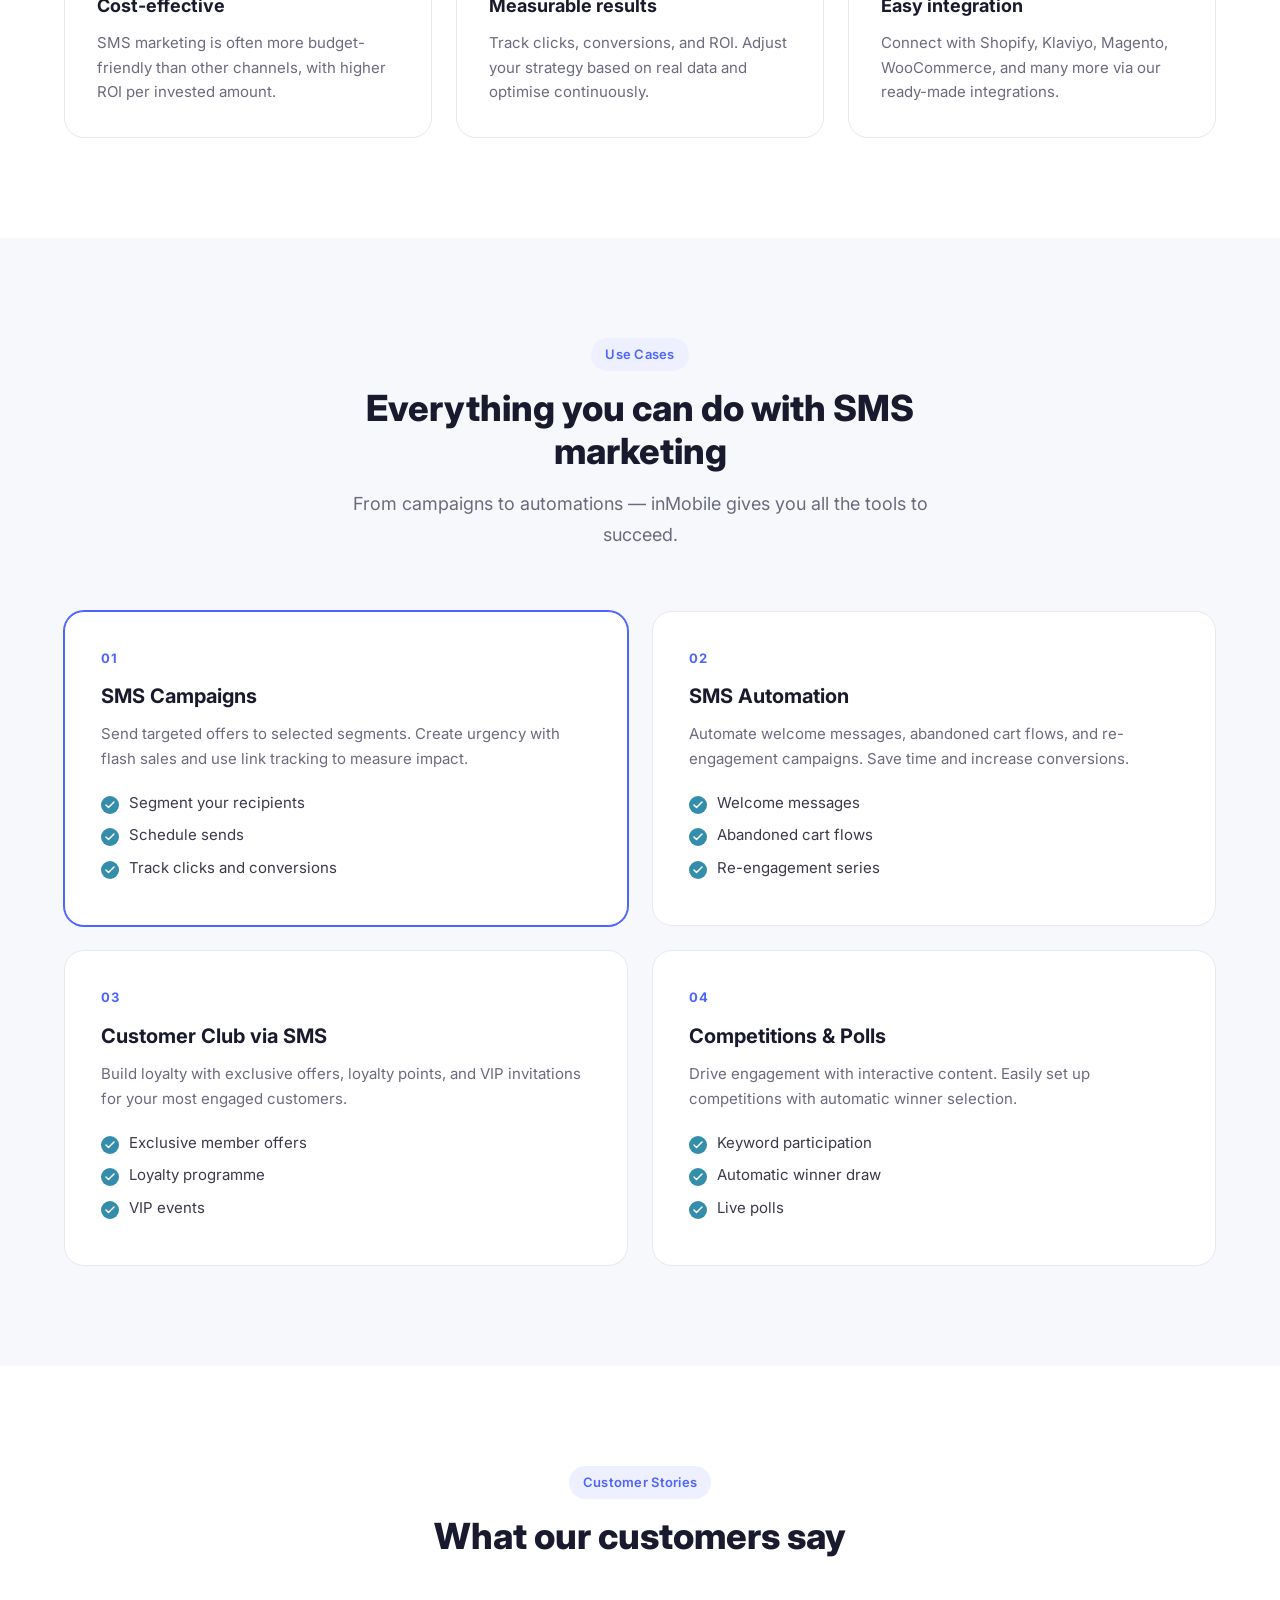
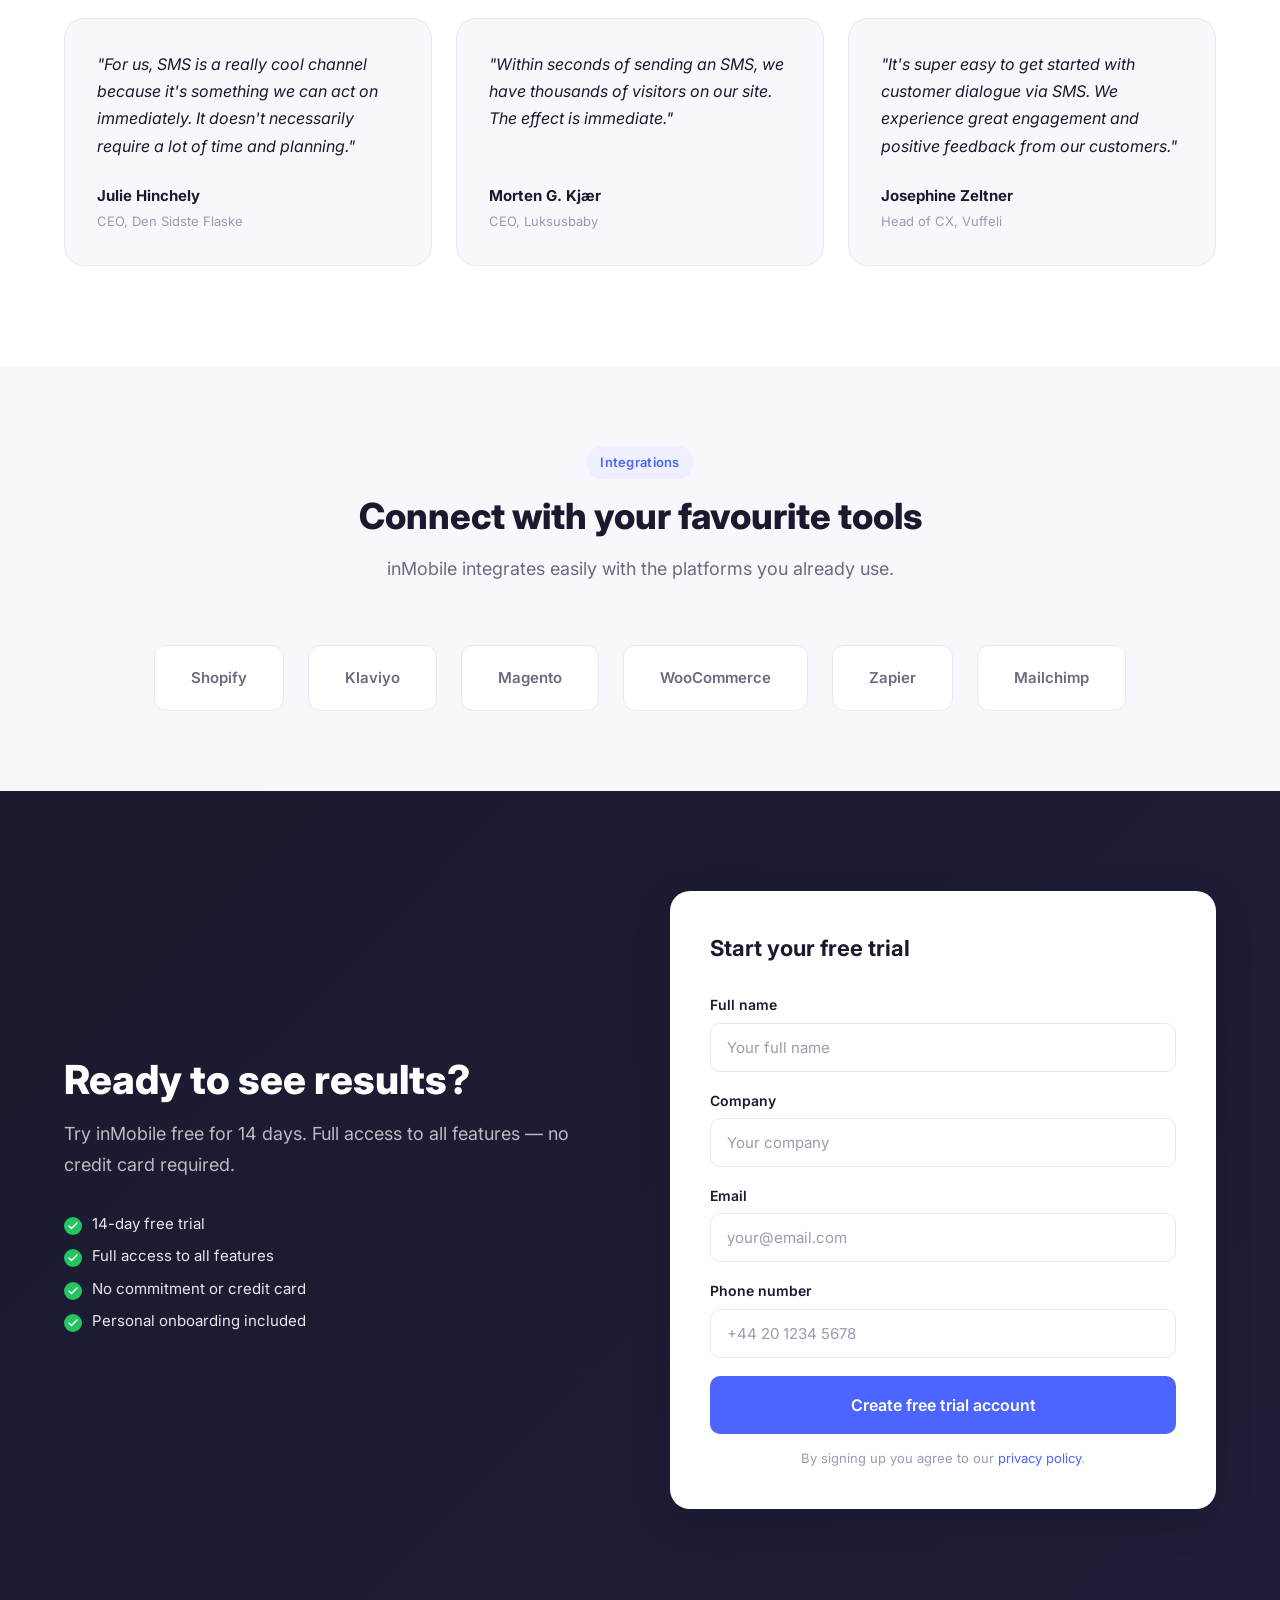
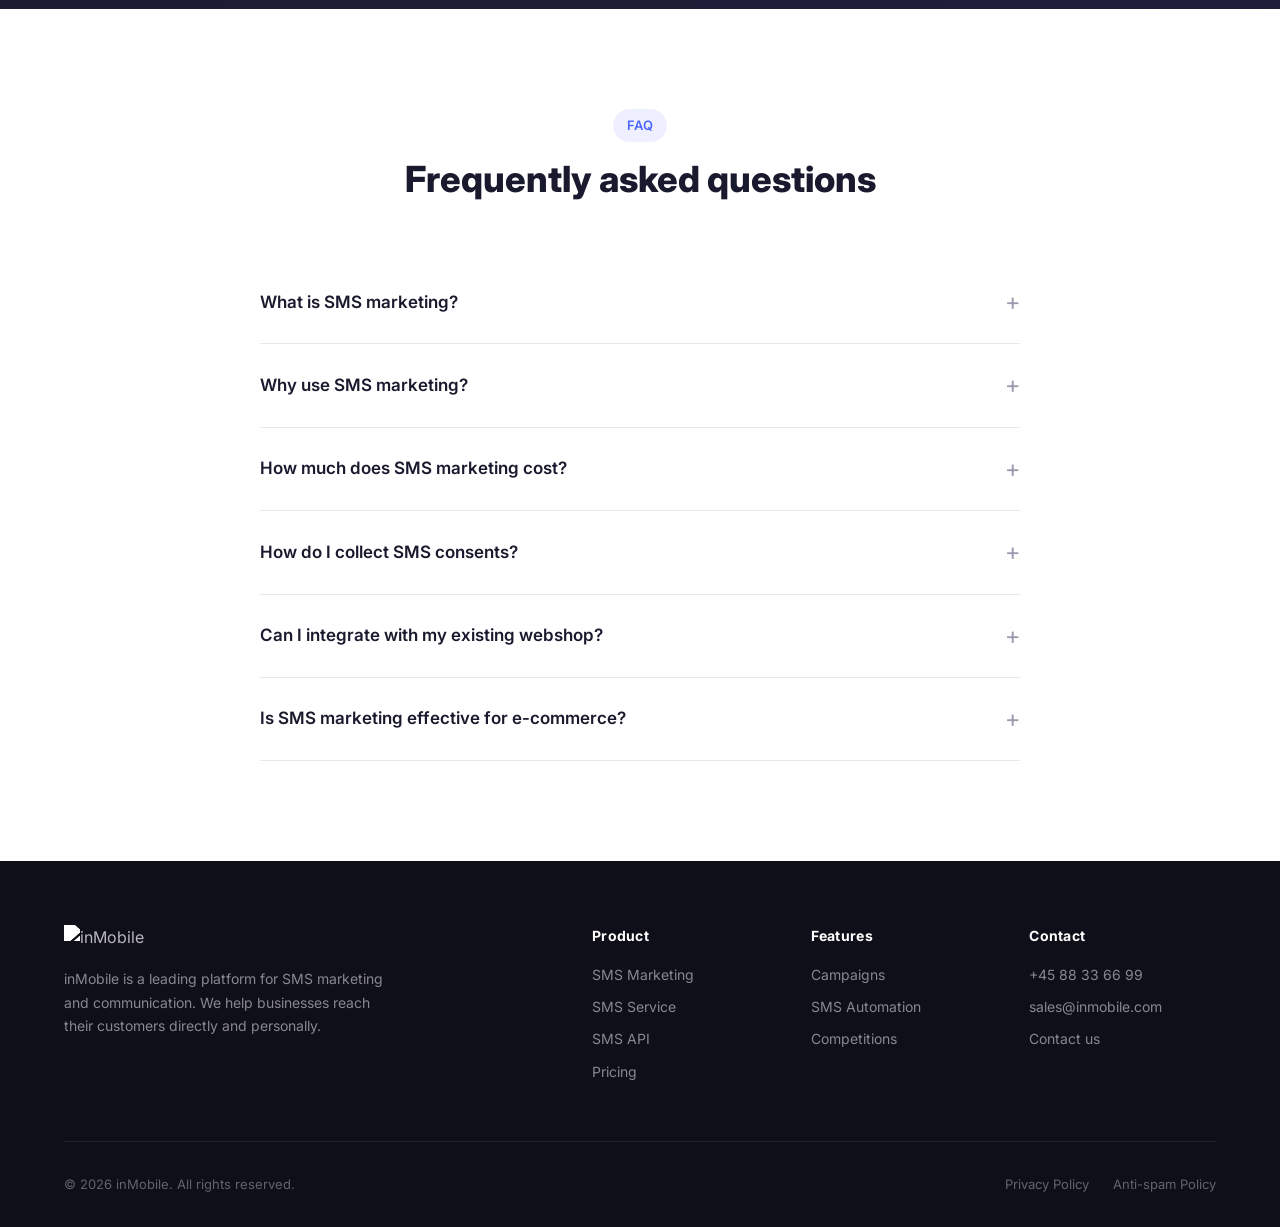
==== commit 55aaf33f: "Restructure to clean language-prefixed URLs - Move Danish version to /da/ folder - Root index.html n" ====
--- a/index.html
+++ b/index.html
@@ -2,411 +2,30 @@
 <html lang="da">
 <head>
   <meta charset="UTF-8">
-  <meta name="viewport" content="width=device-width, initial-scale=1.0">
-  <title>SMS Marketing - Din genvej til kundernes opmærksomhed | inMobile</title>
-  <meta name="description" content="Kom i gang med SMS marketing og nå dine kunder direkte. 98% åbningsrate, personlig kommunikation og målbare resultater. Prøv inMobile gratis i 14 dage.">
-  <link rel="stylesheet" href="styles.css">
-  <link rel="preconnect" href="https://fonts.googleapis.com">
-  <link rel="preconnect" href="https://fonts.gstatic.com" crossorigin>
-  <link href="https://fonts.googleapis.com/css2?family=Inter:wght@400;500;600;700;800&display=swap" rel="stylesheet">
-  <link rel="icon" href="https://cdn.prod.website-files.com/63ff489859044ebc61b0259c/63ff6e29e6a8a32914d9d3e4_logo_inmobile_ny.svg" type="image/svg+xml">
+  <meta http-equiv="refresh" content="0; url=da/">
+  <meta name="robots" content="noindex">
+  <title>Redirecting...</title>
+  <link rel="alternate" hreflang="da" href="da/">
+  <link rel="alternate" hreflang="no" href="no/">
+  <link rel="alternate" hreflang="sv" href="sv/">
+  <link rel="alternate" hreflang="en" href="en/">
+  <link rel="alternate" hreflang="x-default" href="en/">
 </head>
 <body>
-
-  <!-- Navigation -->
-  <nav class="navbar">
-    <div class="container navbar-inner">
-      <a href="https://www.inmobile.com" class="logo-link">
-        <img src="https://cdn.prod.website-files.com/63ff489859044ebc61b0259c/63ff6e29e6a8a32914d9d3e4_logo_inmobile_ny.svg" alt="inMobile" class="logo">
-      </a>
-      <div class="nav-cta">
-        <a href="#leadform" class="btn btn-primary">Kom i gang gratis</a>
-      </div>
-    </div>
-  </nav>
-
-  <!-- Hero Section -->
-  <section class="hero">
-    <div class="container">
-      <div class="hero-content">
-        <div class="hero-text">
-          <span class="badge">SMS Marketing Platform</span>
-          <h1>Din genvej til kundernes opmærksomhed</h1>
-          <p class="hero-subtitle">SMS er den mest direkte og personlige kommunikationskanal. Med en åbningsrate på 98% sikrer du, at dine budskaber bliver set &mdash; næsten med det samme.</p>
-          <div class="hero-ctas">
-            <a href="#leadform" class="btn btn-primary btn-lg">Start gratis prøveperiode</a>
-            <a href="#fordele" class="btn btn-outline btn-lg">Se fordelene</a>
-          </div>
-          <div class="hero-trust">
-            <div class="trust-avatars">
-              <div class="avatar">25K+</div>
-            </div>
-            <span>Over 25.000 brugere har valgt inMobile</span>
-          </div>
-        </div>
-        <div class="hero-visual">
-          <div class="phone-mockup">
-            <div class="phone-screen">
-              <div class="sms-bubble sms-received">
-                <span class="sms-sender">inMobile</span>
-                Hej Maria! 🎉 Vi har 20% rabat på alle varer i dag. Brug kode SMS20 ved checkout. Shop her: link.inmobile.dk/shop
-              </div>
-              <div class="sms-bubble sms-sent">
-                Fedt! Tak for tippet 😍
-              </div>
-              <div class="sms-bubble sms-received">
-                <span class="sms-sender">inMobile</span>
-                Glem ikke: Din rabat udløber i aften kl. 23:59 ⏰
-              </div>
-            </div>
-          </div>
-        </div>
-      </div>
-    </div>
-  </section>
-
-  <!-- Stats Bar -->
-  <section class="stats-bar">
-    <div class="container">
-      <div class="stats-grid">
-        <div class="stat-item">
-          <span class="stat-number">98%</span>
-          <span class="stat-label">Åbningsrate på SMS</span>
-        </div>
-        <div class="stat-item">
-          <span class="stat-number">90%</span>
-          <span class="stat-label">Læst inden for 3 min.</span>
-        </div>
-        <div class="stat-item">
-          <span class="stat-number">36%</span>
-          <span class="stat-label">Klikrate på SMS links</span>
-        </div>
-        <div class="stat-item">
-          <span class="stat-number">8/10</span>
-          <span class="stat-label">Danskere handler online</span>
-        </div>
-      </div>
-    </div>
-  </section>
-
-  <!-- Benefits Section -->
-  <section id="fordele" class="benefits">
-    <div class="container">
-      <div class="section-header">
-        <span class="badge">Fordele</span>
-        <h2>Hvorfor SMS marketing virker</h2>
-        <p>SMS skærer igennem støjen og leverer dit budskab direkte i lommen på dine kunder.</p>
-      </div>
-      <div class="benefits-grid">
-        <div class="benefit-card">
-          <div class="benefit-icon">
-            <svg width="24" height="24" viewBox="0 0 24 24" fill="none" stroke="currentColor" stroke-width="2" stroke-linecap="round" stroke-linejoin="round"><path d="M22 11.08V12a10 10 0 1 1-5.93-9.14"/><polyline points="22 4 12 14.01 9 11.01"/></svg>
-          </div>
-          <h3>Høje åbningsrater</h3>
-          <p>SMS-beskeder har op til 98% åbningsrate &mdash; langt højere end e-mail. Dine budskaber bliver faktisk set.</p>
-        </div>
-        <div class="benefit-card">
-          <div class="benefit-icon">
-            <svg width="24" height="24" viewBox="0 0 24 24" fill="none" stroke="currentColor" stroke-width="2" stroke-linecap="round" stroke-linejoin="round"><circle cx="12" cy="12" r="10"/><polyline points="12 6 12 12 16 14"/></svg>
-          </div>
-          <h3>Øjeblikkelig levering</h3>
-          <p>SMS-beskeder leveres på sekunder og læses typisk inden for få minutter. Perfekt til tidsfølsomme tilbud.</p>
-        </div>
-        <div class="benefit-card">
-          <div class="benefit-icon">
-            <svg width="24" height="24" viewBox="0 0 24 24" fill="none" stroke="currentColor" stroke-width="2" stroke-linecap="round" stroke-linejoin="round"><path d="M20 21v-2a4 4 0 0 0-4-4H8a4 4 0 0 0-4 4v2"/><circle cx="12" cy="7" r="4"/></svg>
-          </div>
-          <h3>Personlig kommunikation</h3>
-          <p>Skab direkte dialog med dine kunder. Personaliser beskeder med navn, købshistorik og præferencer.</p>
-        </div>
-        <div class="benefit-card">
-          <div class="benefit-icon">
-            <svg width="24" height="24" viewBox="0 0 24 24" fill="none" stroke="currentColor" stroke-width="2" stroke-linecap="round" stroke-linejoin="round"><line x1="12" y1="1" x2="12" y2="23"/><path d="M17 5H9.5a3.5 3.5 0 0 0 0 7h5a3.5 3.5 0 0 1 0 7H6"/></svg>
-          </div>
-          <h3>Omkostningseffektivt</h3>
-          <p>SMS marketing er ofte mere budgetvenligt end andre kanaler, med højere ROI pr. investeret krone.</p>
-        </div>
-        <div class="benefit-card">
-          <div class="benefit-icon">
-            <svg width="24" height="24" viewBox="0 0 24 24" fill="none" stroke="currentColor" stroke-width="2" stroke-linecap="round" stroke-linejoin="round"><polyline points="22 12 18 12 15 21 9 3 6 12 2 12"/></svg>
-          </div>
-          <h3>Målbare resultater</h3>
-          <p>Track klik, konverteringer og ROI. Juster din strategi baseret på reelle data og optimer løbende.</p>
-        </div>
-        <div class="benefit-card">
-          <div class="benefit-icon">
-            <svg width="24" height="24" viewBox="0 0 24 24" fill="none" stroke="currentColor" stroke-width="2" stroke-linecap="round" stroke-linejoin="round"><rect x="2" y="3" width="20" height="14" rx="2" ry="2"/><line x1="8" y1="21" x2="16" y2="21"/><line x1="12" y1="17" x2="12" y2="21"/></svg>
-          </div>
-          <h3>Nem integration</h3>
-          <p>Forbind med Shopify, Klaviyo, Magento, WooCommerce og mange flere via vores færdige integrationer.</p>
-        </div>
-      </div>
-    </div>
-  </section>
-
-  <!-- Use Cases Section -->
-  <section class="use-cases">
-    <div class="container">
-      <div class="section-header">
-        <span class="badge">Muligheder</span>
-        <h2>Alt hvad du kan med SMS marketing</h2>
-        <p>Fra kampagner til automatiseringer &mdash; inMobile giver dig alle værktøjerne til at lykkes.</p>
-      </div>
-      <div class="use-cases-grid">
-        <div class="use-case-card featured">
-          <div class="use-case-number">01</div>
-          <h3>SMS Kampagner</h3>
-          <p>Send målrettede tilbud til udvalgte segmenter. Skab urgency med flash sales og brug link tracking til at måle effekten.</p>
-          <ul class="check-list">
-            <li>Segmentér dine modtagere</li>
-            <li>Planlæg afsendelser</li>
-            <li>Track klik og konverteringer</li>
-          </ul>
-        </div>
-        <div class="use-case-card">
-          <div class="use-case-number">02</div>
-          <h3>SMS Automation</h3>
-          <p>Automatiser velkomstbeskeder, abandoned cart flows og re-engagement kampagner. Spar tid og øg konverteringen.</p>
-          <ul class="check-list">
-            <li>Velkomstbeskeder</li>
-            <li>Abandoned cart flows</li>
-            <li>Re-engagement serier</li>
-          </ul>
-        </div>
-        <div class="use-case-card">
-          <div class="use-case-number">03</div>
-          <h3>Kundeclub via SMS</h3>
-          <p>Byg loyalitet med eksklusive tilbud, loyalitetspoint og VIP-invitationer til dine mest engagerede kunder.</p>
-          <ul class="check-list">
-            <li>Eksklusive medlemstilbud</li>
-            <li>Loyalitetsprogram</li>
-            <li>VIP events</li>
-          </ul>
-        </div>
-        <div class="use-case-card">
-          <div class="use-case-number">04</div>
-          <h3>Konkurrencer &amp; Afstemninger</h3>
-          <p>Driv engagement med interaktivt indhold. Opsæt nemt konkurrencer med automatisk vindervælgelse.</p>
-          <ul class="check-list">
-            <li>Keyword-deltagelse</li>
-            <li>Automatisk vinderudtræk</li>
-            <li>Live afstemninger</li>
-          </ul>
-        </div>
-      </div>
-    </div>
-  </section>
-
-  <!-- Social Proof / Testimonials -->
-  <section class="testimonials">
-    <div class="container">
-      <div class="section-header">
-        <span class="badge">Kundecases</span>
-        <h2>Det siger vores kunder</h2>
-      </div>
-      <div class="testimonials-grid">
-        <div class="testimonial-card">
-          <div class="testimonial-quote">"For os er SMS en virkelig fed kanal, fordi det er noget, vi kan rykke på med det samme. Det kræver ikke nødvendigvis lang tid og planlægning."</div>
-          <div class="testimonial-author">
-            <div class="author-info">
-              <strong>Julie Hinchely</strong>
-              <span>CEO, Den Sidste Flaske</span>
-            </div>
-          </div>
-        </div>
-        <div class="testimonial-card">
-          <div class="testimonial-quote">"Inden for få sekunder efter vi har sendt en SMS, har vi tusindvis af besøgende på siden. Effekten er øjeblikkelig."</div>
-          <div class="testimonial-author">
-            <div class="author-info">
-              <strong>Morten G. Kjær</strong>
-              <span>CEO, Luksusbaby</span>
-            </div>
-          </div>
-        </div>
-        <div class="testimonial-card">
-          <div class="testimonial-quote">"Det er super nemt at komme i gang med kundedialog via SMS. Vi oplever stor engagement og positiv respons fra vores kunder."</div>
-          <div class="testimonial-author">
-            <div class="author-info">
-              <strong>Josephine Zeltner</strong>
-              <span>Head of CX, Vuffeli</span>
-            </div>
-          </div>
-        </div>
-      </div>
-    </div>
-  </section>
-
-  <!-- Integration Logos -->
-  <section class="integrations">
-    <div class="container">
-      <div class="section-header">
-        <span class="badge">Integrationer</span>
-        <h2>Forbind med dine favoritværktøjer</h2>
-        <p>inMobile integrerer nemt med de platforme, du allerede bruger.</p>
-      </div>
-      <div class="integration-logos">
-        <div class="integration-logo">Shopify</div>
-        <div class="integration-logo">Klaviyo</div>
-        <div class="integration-logo">Magento</div>
-        <div class="integration-logo">WooCommerce</div>
-        <div class="integration-logo">Zapier</div>
-        <div class="integration-logo">Mailchimp</div>
-      </div>
-    </div>
-  </section>
-
-  <!-- Lead Gen Form Section -->
-  <section id="leadform" class="leadgen">
-    <div class="container">
-      <div class="leadgen-wrapper">
-        <div class="leadgen-text">
-          <h2>Klar til at se resultater?</h2>
-          <p>Prøv inMobile gratis i 14 dage. Fuld adgang til alle funktioner &mdash; ingen kreditkort påkrævet.</p>
-          <ul class="check-list light">
-            <li>14 dages gratis prøveperiode</li>
-            <li>Fuld adgang til alle funktioner</li>
-            <li>Ingen binding eller kreditkort</li>
-            <li>Personlig onboarding inkluderet</li>
-          </ul>
-        </div>
-        <div class="leadgen-form-wrapper">
-          <form class="leadgen-form" id="signup-form">
-            <h3>Start din gratis prøveperiode</h3>
-            <div class="form-group">
-              <label for="name">Fulde navn</label>
-              <input type="text" id="name" name="name" placeholder="Dit fulde navn" required>
-            </div>
-            <div class="form-group">
-              <label for="company">Virksomhed</label>
-              <input type="text" id="company" name="company" placeholder="Din virksomhed" required>
-            </div>
-            <div class="form-group">
-              <label for="email">E-mail</label>
-              <input type="email" id="email" name="email" placeholder="din@email.dk" required>
-            </div>
-            <div class="form-group">
-              <label for="phone">Telefonnummer</label>
-              <input type="tel" id="phone" name="phone" placeholder="+45 12 34 56 78" required>
-            </div>
-            <button type="submit" class="btn btn-primary btn-lg btn-full">Opret gratis prøvekonto</button>
-            <p class="form-disclaimer">Ved at oprette dig accepterer du vores <a href="https://www.inmobile.com/privacy-policy" target="_blank">privatlivspolitik</a>.</p>
-          </form>
-        </div>
-      </div>
-    </div>
-  </section>
-
-  <!-- FAQ Section -->
-  <section class="faq">
-    <div class="container">
-      <div class="section-header">
-        <span class="badge">FAQ</span>
-        <h2>Ofte stillede spørgsmål</h2>
-      </div>
-      <div class="faq-list">
-        <details class="faq-item">
-          <summary>Hvad er SMS marketing?</summary>
-          <p>SMS marketing er en kommunikationsform, hvor virksomheder sender tekstbeskeder til kunder og potentielle kunder. Det bruges til at dele tilbud, nyheder, påmindelser og personlige budskaber direkte til modtagerens mobiltelefon.</p>
-        </details>
-        <details class="faq-item">
-          <summary>Hvorfor bruge SMS marketing?</summary>
-          <p>SMS marketing har en åbningsrate på op til 98% &mdash; langt højere end e-mail. Beskeder leveres på sekunder og læses typisk inden for få minutter, hvilket gør det til den mest effektive kanal for tidsfølsomme budskaber og tilbud.</p>
-        </details>
-        <details class="faq-item">
-          <summary>Hvad koster SMS marketing?</summary>
-          <p>Prisen afhænger af antal beskeder og din aftale. inMobile tilbyder fleksible prisplaner, der passer til både små og store virksomheder. Start med en gratis 14-dages prøveperiode for at teste platformen.</p>
-        </details>
-        <details class="faq-item">
-          <summary>Hvordan indsamler jeg SMS-samtykker?</summary>
-          <p>Du kan indsamle samtykker via sign-up formularer på din hjemmeside, ved checkout i din webshop, via konkurrencer, pop-ups eller i fysiske butikker. Det er vigtigt altid at overholde GDPR og markedsføringsloven.</p>
-        </details>
-        <details class="faq-item">
-          <summary>Kan jeg integrere med min eksisterende webshop?</summary>
-          <p>Ja! inMobile integrerer med Shopify, Magento, WooCommerce, Klaviyo, Zapier og mange flere. Du kan nemt synkronisere kundedata og opsætte automatiske flows baseret på kundeadfærd.</p>
-        </details>
-        <details class="faq-item">
-          <summary>Er SMS marketing effektivt for e-commerce?</summary>
-          <p>Absolut. SMS marketing driver direkte trafik til din webshop med en gennemsnitlig klikrate på 36%. Det er ideelt til abandoned cart flows, flash sales, nye produktlanceringer og eksklusive VIP-tilbud.</p>
-        </details>
-      </div>
-    </div>
-  </section>
-
-  <!-- Footer -->
-  <footer class="footer">
-    <div class="container">
-      <div class="footer-inner">
-        <div class="footer-brand">
-          <img src="https://cdn.prod.website-files.com/63ff489859044ebc61b0259c/63ff6e29e6a8a32914d9d3e4_logo_inmobile_ny.svg" alt="inMobile" class="footer-logo">
-          <p>inMobile er Danmarks førende platform til SMS marketing og kommunikation. Vi hjælper virksomheder med at nå deres kunder direkte og personligt.</p>
-        </div>
-        <div class="footer-links">
-          <div class="footer-col">
-            <h4>Produkt</h4>
-            <a href="https://www.inmobile.com/sms-marketing">SMS Marketing</a>
-            <a href="https://www.inmobile.com/sms-service">SMS Service</a>
-            <a href="https://www.inmobile.com/sms-api">SMS API</a>
-            <a href="https://www.inmobile.com/priser">Priser</a>
-          </div>
-          <div class="footer-col">
-            <h4>Funktioner</h4>
-            <a href="https://www.inmobile.com/funktioner/kampagner">Kampagner</a>
-            <a href="https://www.inmobile.com/funktioner/sms-automation">SMS Automation</a>
-            <a href="https://www.inmobile.com/funktioner/konkurrencer-og-afstemninger">Konkurrencer</a>
-          </div>
-          <div class="footer-col">
-            <h4>Kontakt</h4>
-            <a href="tel:+4588336699">+45 88 33 66 99</a>
-            <a href="mailto:sales@inmobile.com">sales@inmobile.com</a>
-            <a href="https://www.inmobile.com/kontakt">Kontakt os</a>
-          </div>
-        </div>
-      </div>
-      <div class="footer-bottom">
-        <p>&copy; 2026 inMobile. Alle rettigheder forbeholdes.</p>
-        <div class="footer-legal">
-          <a href="https://www.inmobile.com/privacy-policy">Privatlivspolitik</a>
-          <a href="https://www.inmobile.com/anti-spam-policy">Anti-spam politik</a>
-        </div>
-      </div>
-    </div>
-  </footer>
-
   <script>
-    // Smooth scroll for anchor links
-    document.querySelectorAll('a[href^="#"]').forEach(anchor => {
-      anchor.addEventListener('click', function (e) {
-        e.preventDefault();
-        const target = document.querySelector(this.getAttribute('href'));
-        if (target) {
-          target.scrollIntoView({ behavior: 'smooth', block: 'start' });
-        }
-      });
-    });
-
-    // Form submission handler
-    document.getElementById('signup-form').addEventListener('submit', function(e) {
-      e.preventDefault();
-      const formData = new FormData(this);
-      const data = Object.fromEntries(formData);
-
-      // Replace with actual form submission endpoint
-      console.log('Lead captured:', data);
-
-      this.innerHTML = '<div class="form-success"><h3>Tak for din tilmelding!</h3><p>Vi kontakter dig inden for 24 timer med adgang til din gratis prøvekonto.</p></div>';
-    });
-
-    // FAQ toggle animation
-    document.querySelectorAll('.faq-item').forEach(item => {
-      item.addEventListener('toggle', function() {
-        if (this.open) {
-          document.querySelectorAll('.faq-item').forEach(other => {
-            if (other !== this) other.removeAttribute('open');
-          });
-        }
-      });
-    });
+    var lang = (navigator.language || navigator.userLanguage || 'da').toLowerCase();
+    if (lang.startsWith('no') || lang.startsWith('nb') || lang.startsWith('nn')) {
+      window.location.replace('no/');
+    } else if (lang.startsWith('sv')) {
+      window.location.replace('sv/');
+    } else if (lang.startsWith('en')) {
+      window.location.replace('en/');
+    } else {
+      window.location.replace('da/');
+    }
   </script>
-
+  <noscript>
+    <meta http-equiv="refresh" content="0; url=da/">
+  </noscript>
 </body>
 </html>
